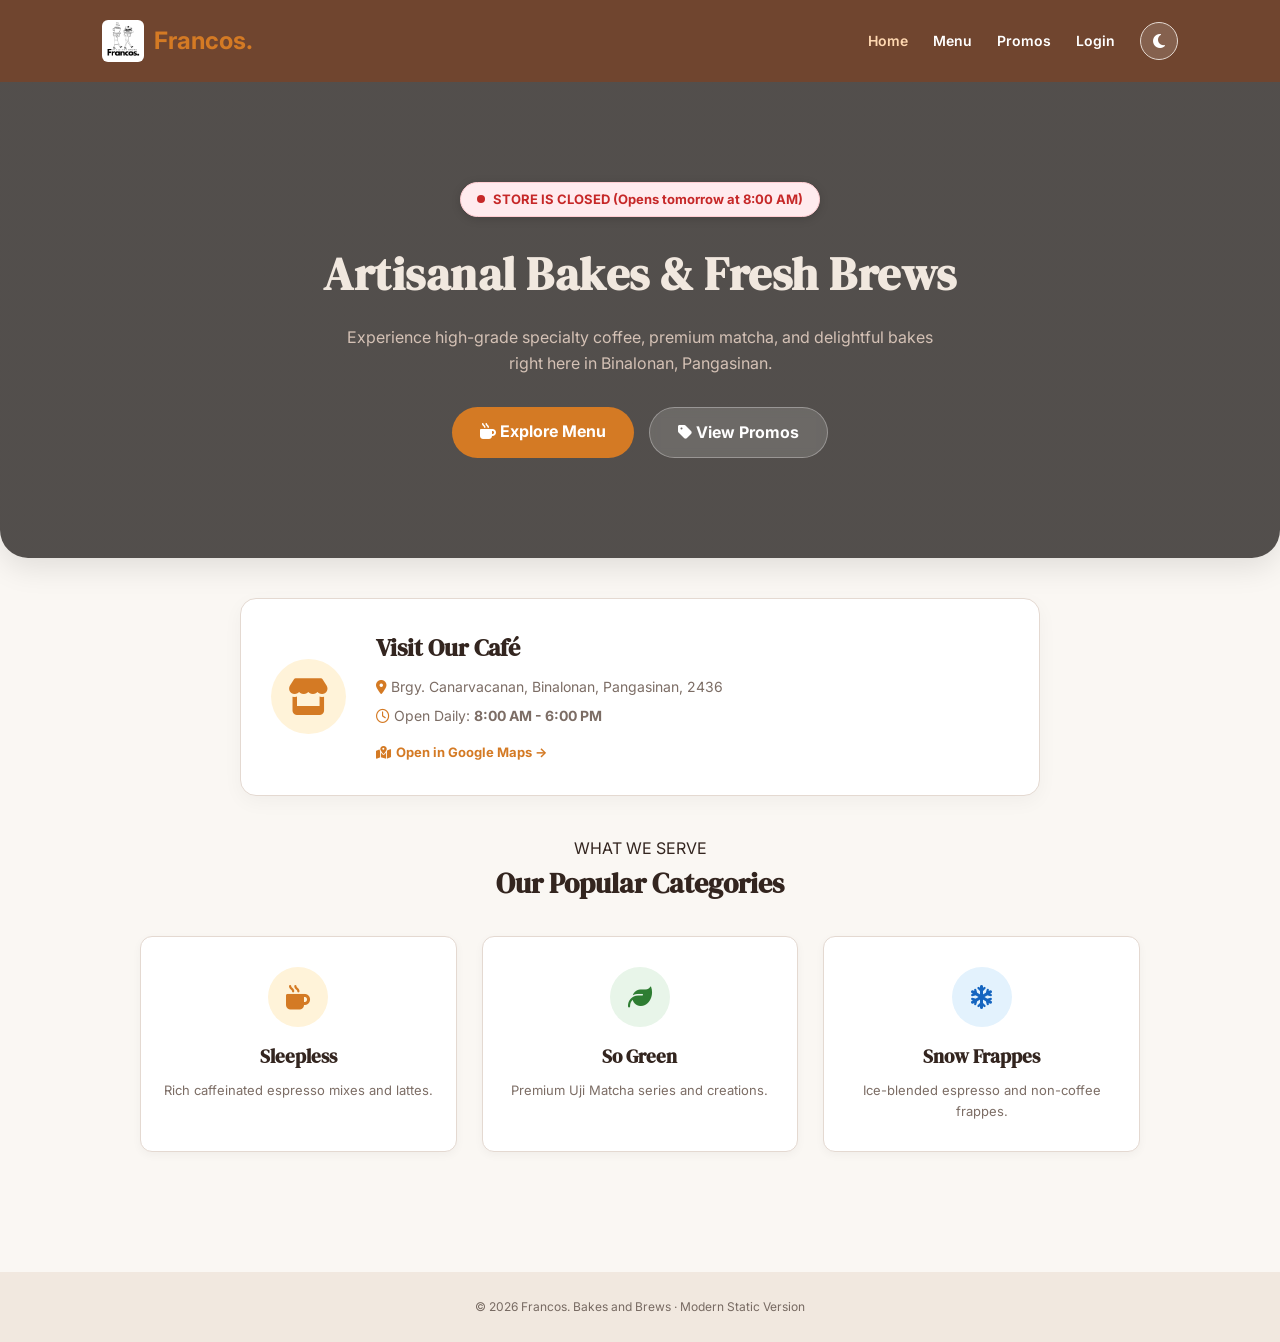
==== index.html @ 8945e7c0 "Initial commit" ====
<!DOCTYPE html>
<html lang="en">
<head>
    <meta charset="UTF-8">
    <meta name="viewport" content="width=device-width, initial-scale=1.0">
    <title>Francos. Bakes and Brews - Home</title>
    <link rel="stylesheet" href="assets/style.css">
    <link href="https://fonts.googleapis.com/css2?family=DM+Serif+Display&family=Inter:wght@400;500;600;700&display=swap" rel="stylesheet">
    <link rel="stylesheet" href="https://cdnjs.cloudflare.com/ajax/libs/font-awesome/6.4.0/css/all.min.css">
    <style>
        .hero-section {
            background: linear-gradient(rgba(26, 22, 20, 0.75), rgba(26, 22, 20, 0.75)), url('https://images.unsplash.com/photo-1442512595331-e89e73853f31?auto=format&fit=crop&w=1200&q=80') center/cover no-repeat;
            color: #fff;
            padding: 100px 20px;
            text-align: center;
            border-radius: 0 0 28px 28px;
            margin-bottom: 40px;
            box-shadow: 0 10px 30px rgba(0,0,0,0.1);
        }
        .hero-title {
            font-family: 'DM Serif Display', serif;
            font-size: 46px;
            margin-bottom: 15px;
            color: #f1e8df;
            letter-spacing: 0.5px;
        }
        .hero-subtitle {
            font-size: 16px;
            max-width: 620px;
            margin: 0 auto 30px;
            color: #d4c1b5;
            line-height: 1.6;
        }
        .status-badge {
            display: inline-flex;
            align-items: center;
            gap: 8px;
            padding: 6px 16px;
            border-radius: 30px;
            font-size: 13px;
            font-weight: 700;
            margin-bottom: 20px;
            box-shadow: 0 2px 10px rgba(0,0,0,0.15);
        }
        .badge-open {
            background: #e8f5e9;
            color: #2e7d32;
            border: 1px solid #c8e6c9;
        }
        .badge-closed {
            background: #ffebee;
            color: #c62828;
            border: 1px solid #ffcdd2;
        }
        .store-locator-card {
            background: var(--card-bg, #fff);
            border: 1px solid var(--border-color, #e4d9d1);
            border-radius: 16px;
            padding: 30px;
            margin: 40px auto;
            max-width: 800px;
            display: flex;
            align-items: center;
            gap: 30px;
            box-shadow: 0 6px 20px rgba(0,0,0,0.04);
            transition: background-color 0.3s ease, border-color 0.3s ease;
        }
        @media (max-width: 768px) {
            .store-locator-card { flex-direction: column; text-align: center; }
            .hero-title { font-size: 32px; }
        }
    </style>
</head>
<body>

    <!-- Navigation Bar -->
    <header class="navbar">
        <div class="logo" style="display: flex; align-items: center; gap: 10px;">
            <img src="assets/images/logo.jpg" alt="Francos Logo" style="height: 42px; border-radius: 6px; object-fit: contain;">
            <span>Francos<span>.</span></span>
        </div>
        <nav class="nav-links">
            <a href="index.html" class="active">Home</a>
            <a href="menu.html">Menu</a>
            <a href="cart.html">Cart (<span id="cart-count">0</span>)</a>
            <a href="my_orders.html">My Orders</a>
            <a href="promo.html">Promos</a>
            <a href="notifications.html">Notifications</a>
            <a href="settings.html">Settings</a>
            <a href="login.html" id="auth-link">Login</a>
        </nav>
    </header>

    <!-- Hero Section -->
    <section class="hero-section">
        <div id="live-status-container">
            <!-- Dynamic Open/Closed Status Badge -->
        </div>
        <h1 class="hero-title">Artisanal Bakes & Fresh Brews</h1>
        <p class="hero-subtitle">Experience high-grade specialty coffee, premium matcha, and delightful bakes right here in Binalonan, Pangasinan.</p>
        <div style="display: flex; gap: 15px; justify-content: center; flex-wrap: wrap;">
            <a href="menu.html" class="btn-primary" style="background: #d47a24; color: #fff; padding: 12px 28px; border-radius: 30px; text-decoration: none; font-weight: bold; transition: background 0.2s;">
                <i class="fa-solid fa-mug-hot"></i> Explore Menu
            </a>
            <a href="promo.html" class="btn-secondary" style="background: rgba(255,255,255,0.15); backdrop-filter: blur(5px); color: #fff; border: 1px solid rgba(255,255,255,0.3); padding: 12px 28px; border-radius: 30px; text-decoration: none; font-weight: bold; transition: background 0.2s;">
                <i class="fa-solid fa-tag"></i> View Promos
            </a>
        </div>
    </section>

    <!-- Store Locator & Hours Section -->
    <div class="container" style="padding: 0 20px;">
        <div class="store-locator-card">
            <div style="font-size: 36px; color: #d47a24; background: #fff3d9; width: 75px; height: 75px; border-radius: 50%; display: flex; align-items: center; justify-content: center; flex-shrink: 0; margin: 0 auto;">
                <i class="fa-solid fa-store"></i>
            </div>
            <div style="flex-grow: 1;">
                <h3 style="font-family: 'DM Serif Display', serif; color: var(--text-color, #33251f); font-size: 24px; margin-bottom: 8px;">Visit Our Café</h3>
                <p style="color: var(--text-secondary, #6b5a51); font-size: 14px; line-height: 1.5; margin-bottom: 8px;">
                    <i class="fa-solid fa-location-dot" style="color: #d47a24;"></i> Brgy. Canarvacanan, Binalonan, Pangasinan, 2436
                </p>
                <p style="color: var(--text-secondary, #6b5a51); font-size: 14px; margin-bottom: 12px;">
                    <i class="fa-regular fa-clock" style="color: #d47a24;"></i> Open Daily: <strong>8:00 AM - 6:00 PM</strong>
                </p>
                <a href="https://maps.google.com/?q=Canarvacanan+Binalonan+Pangasinan" target="_blank" style="color: #d47a24; font-weight: 700; font-size: 13px; text-decoration: none; display: inline-flex; align-items: center; gap: 5px;">
                    <i class="fa-solid fa-map-location-dot"></i> Open in Google Maps →
                </a>
            </div>
        </div>
    </div>

    <!-- Featured Categories Grid Preview -->
    <section class="menu-container" style="margin-top: 40px; margin-bottom: 60px;">
        <div style="text-align: center; margin-bottom: 30px;">
            <span class="eyebrow">WHAT WE SERVE</span>
            <h2 style="font-family: 'DM Serif Display', serif; color: var(--text-color, #33251f); font-size: 28px;">Our Popular Categories</h2>
        </div>
        
        <div class="menu-grid" style="max-width: 1000px; margin: 0 auto;">
            <div class="card" style="text-align: center; padding: 30px 20px;">
                <div style="width: 60px; height: 60px; background: #fff3d9; color: #d47a24; border-radius: 50%; display: flex; align-items: center; justify-content: center; font-size: 24px; margin: 0 auto 15px;">
                    <i class="fa-solid fa-mug-hot"></i>
                </div>
                <h3 style="font-family: 'DM Serif Display', serif; margin-bottom: 8px; color: var(--text-color, #33251f);">Sleepless</h3>
                <p style="font-size: 13px; color: var(--text-secondary, #6b5a51);">Rich caffeinated espresso mixes and lattes.</p>
            </div>
            <div class="card" style="text-align: center; padding: 30px 20px;">
                <div style="width: 60px; height: 60px; background: #e8f5e9; color: #2e7d32; border-radius: 50%; display: flex; align-items: center; justify-content: center; font-size: 24px; margin: 0 auto 15px;">
                    <i class="fa-solid fa-leaf"></i>
                </div>
                <h3 style="font-family: 'DM Serif Display', serif; margin-bottom: 8px; color: var(--text-color, #33251f);">So Green</h3>
                <p style="font-size: 13px; color: var(--text-secondary, #6b5a51);">Premium Uji Matcha series and creations.</p>
            </div>
            <div class="card" style="text-align: center; padding: 30px 20px;">
                <div style="width: 60px; height: 60px; background: #e3f2fd; color: #1565c0; border-radius: 50%; display: flex; align-items: center; justify-content: center; font-size: 24px; margin: 0 auto 15px;">
                    <i class="fa-solid fa-snowflake"></i>
                </div>
                <h3 style="font-family: 'DM Serif Display', serif; margin-bottom: 8px; color: var(--text-color, #33251f);">Snow Frappes</h3>
                <p style="font-size: 13px; color: var(--text-secondary, #6b5a51);">Ice-blended espresso and non-coffee frappes.</p>
            </div>
        </div>
    </section>

    <footer>
        <p>&copy; 2026 Francos. Bakes and Brews · Modern Static Version</p>
    </footer>

    <script src="assets/script.js"></script>
    <script>
        document.addEventListener("DOMContentLoaded", () => {
            checkStoreStatus();
        });

        function checkStoreStatus() {
            const container = document.getElementById("live-status-container");
            if (!container) return;

            const now = new Date();
            const currentHour = now.getHours();
            const currentMinute = now.getMinutes();
            const timeVal = currentHour + (currentMinute / 60);

            const isOpen = timeVal >= 8.0 && timeVal < 18.0;

            if (isOpen) {
                container.innerHTML = `
                    <div class="status-badge badge-open">
                        <span style="width: 8px; height: 8px; background: #2e7d32; border-radius: 50%; display: inline-block;"></span>
                        WE ARE OPEN NOW (Closing at 6:00 PM)
                    </div>
                `;
            } else {
                container.innerHTML = `
                    <div class="status-badge badge-closed">
                        <span style="width: 8px; height: 8px; background: #c62828; border-radius: 50%; display: inline-block;"></span>
                        STORE IS CLOSED (Opens tomorrow at 8:00 AM)
                    </div>
                `;
            }
        }
    </script>
</body>
</html>
---- assets/style.css ----
/* --- CSS VARIABLES PARA SA LIGHT & DARK MODE --- */
:root {
    --bg-color: #faf7f3;
    --card-bg: #ffffff;
    --text-color: #33251f;
    --text-secondary: #7c6d65;
    --border-color: #e4d9d1;
    --navbar-bg: #70452f;
    --navbar-text: #ffffff;
    --footer-bg: #f1e8df;
    --footer-text: #776a62;
    --accent-color: #d47a24;
}

[data-theme="dark"] {
    --bg-color: #1a1614;
    --card-bg: #26201c;
    --text-color: #f1e8df;
    --text-secondary: #b5a49b;
    --border-color: #3d312a;
    --navbar-bg: #120e0c;
    --navbar-text: #f1e8df;
    --footer-bg: #120e0c;
    --footer-text: #b5a49b;
    --accent-color: #e58a32;
}

/* Fix Anti-White Flash sa HTML at Body Level */
html {
    background-color: var(--bg-color);
}

* {
    margin: 0;
    padding: 0;
    box-sizing: border-box;
    font-family: 'Inter', sans-serif;
}

body {
    background-color: var(--bg-color);
    color: var(--text-color);
    line-height: 1.6;
    transition: background-color 0.1s ease-in-out, color 0.1s ease-in-out;
}

/* Navbar */
.navbar {
    display: flex;
    justify-content: space-between;
    align-items: center;
    padding: 20px 8%;
    background-color: var(--navbar-bg);
    color: var(--navbar-text);
    position: sticky;
    top: 0;
    z-index: 100;
}

.logo {
    font-family: 'DM Serif Display', serif;
    font-size: 24px;
    font-weight: bold;
}

.logo span {
    color: var(--accent-color);
}

.nav-links {
    display: flex;
    gap: 25px;
    align-items: center;
}

.nav-links a {
    color: var(--navbar-text);
    text-decoration: none;
    font-weight: 600;
    font-size: 14px;
    transition: color 0.2s;
    white-space: nowrap;
}

.nav-links a:hover, .nav-links a.active {
    color: #ffd8b1;
}

/* Dark Mode Toggle Button */
.theme-toggle-btn {
    background: rgba(255, 255, 255, 0.15);
    border: 1px solid var(--border-color);
    color: var(--navbar-text);
    width: 38px;
    height: 38px;
    border-radius: 50%;
    cursor: pointer;
    display: flex;
    align-items: center;
    justify-content: center;
    font-size: 16px;
    transition: all 0.2s ease;
    flex-shrink: 0;
}

.theme-toggle-btn:hover {
    background: rgba(255, 255, 255, 0.25);
}

/* Footer */
footer {
    text-align: center;
    padding: 25px;
    background-color: var(--footer-bg);
    color: var(--footer-text);
    font-size: 12px;
}

/* Page Header */
.page-header {
    text-align: center;
    padding: 40px 20px 20px;
}

.page-header h1 {
    font-family: 'DM Serif Display', serif;
    font-size: 36px;
    color: var(--text-color);
}

.page-header p {
    color: var(--text-secondary);
    font-size: 14px;
}

/* Filter Buttons */
.filter-container {
    display: flex;
    justify-content: center;
    gap: 10px;
    margin-bottom: 30px;
}

.filter-btn {
    padding: 8px 18px;
    border: 1px solid var(--border-color);
    background: var(--card-bg);
    color: var(--text-color);
    font-weight: 600;
    font-size: 13px;
    border-radius: 20px;
    cursor: pointer;
    transition: all 0.2s;
}

.filter-btn:hover, .filter-btn.active {
    background: var(--accent-color);
    color: #fff;
    border-color: var(--accent-color);
}

/* Menu Grid & Cards */
.menu-container {
    max-width: 1200px;
    margin: 0 auto;
    padding: 0 20px 60px;
}

.menu-grid {
    display: grid;
    grid-template-columns: repeat(auto-fill, minmax(280px, 1fr));
    gap: 25px;
}

.card {
    background: var(--card-bg);
    border: 1px solid var(--border-color);
    border-radius: 12px;
    overflow: hidden;
    box-shadow: 0 3px 10px rgba(0,0,0,0.04);
    display: flex;
    flex-direction: column;
}

.card img {
    width: 100%;
    height: 180px;
    object-fit: cover;
}

.card-body {
    padding: 18px;
    display: flex;
    flex-direction: column;
    flex-grow: 1;
}

.card-cat {
    font-size: 10px;
    font-weight: 800;
    color: var(--accent-color);
    letter-spacing: 1px;
    margin-bottom: 5px;
}

.card-body h3 {
    font-size: 18px;
    color: var(--text-color);
    margin-bottom: 8px;
}

.card-body p {
    font-size: 12px;
    color: var(--text-secondary);
    margin-bottom: 15px;
    flex-grow: 1;
}

.card-footer {
    display: flex;
    justify-content: space-between;
    align-items: center;
    margin-top: auto;
}

.price {
    font-size: 16px;
    font-weight: 700;
    color: var(--accent-color);
}

.btn-add {
    background: var(--navbar-bg);
    color: #fff;
    border: none;
    padding: 8px 14px;
    border-radius: 6px;
    font-weight: 600;
    font-size: 12px;
    cursor: pointer;
    transition: background 0.2s;
}

.btn-add:hover {
    background: #593624;
}

/* Toast Alert */
.toast {
    position: fixed;
    bottom: 30px;
    right: 30px;
    background: var(--text-color);
    color: var(--bg-color);
    padding: 12px 20px;
    border-radius: 8px;
    font-size: 13px;
    opacity: 0;
    visibility: hidden;
    transition: all 0.3s ease;
    z-index: 1000;
    box-shadow: 0 4px 12px rgba(0,0,0,0.15);
}

.toast.show {
    opacity: 1;
    visibility: visible;
}

/* Auth Forms Styling Fixed for Dark Mode */
.auth-container {
    display: flex;
    justify-content: center;
    align-items: center;
    min-height: 75vh;
    padding: 40px 20px;
}

.auth-card {
    background: var(--card-bg);
    border: 1px solid var(--border-color);
    border-radius: 16px;
    padding: 35px 30px;
    width: 100%;
    max-width: 420px;
    box-shadow: 0 4px 15px rgba(0,0,0,0.06);
}

.auth-card h2 {
    font-family: 'DM Serif Display', serif;
    font-size: 28px;
    color: var(--text-color);
    margin-bottom: 5px;
}

.auth-card p {
    font-size: 13px;
    color: var(--text-secondary);
    margin-bottom: 25px;
}

.form-group {
    margin-bottom: 18px;
}

.form-group label {
    display: block;
    font-size: 12px;
    font-weight: 700;
    color: var(--text-color);
    margin-bottom: 6px;
}

.form-group input, .form-group select {
    width: 100%;
    padding: 10px 14px;
    border: 1px solid var(--border-color);
    border-radius: 8px;
    font-size: 13px;
    background: var(--bg-color);
    color: var(--text-color);
    outline: none;
    transition: border-color 0.2s;
}

.form-group select option {
    background-color: var(--card-bg);
    color: var(--text-color);
}

.form-group input:focus, .form-group select:focus {
    border-color: var(--accent-color);
    background: var(--card-bg);
}

.auth-btn {
    width: 100%;
    margin-top: 10px;
    cursor: pointer;
    border: none;
    background: var(--accent-color);
    color: #fff;
    padding: 12px;
    border-radius: 8px;
    font-weight: 700;
}

.auth-footer {
    margin-top: 20px;
    text-align: center;
}

.auth-footer a {
    color: var(--accent-color);
    font-weight: 700;
    text-decoration: none;
}

.auth-footer a:hover {
    text-decoration: underline;
}

/* Cart & Profile Containers */
.cart-container {
    max-width: 1100px;
    margin: 0 auto;
    padding: 0 20px 60px;
}

.cart-grid {
    display: grid;
    grid-template-columns: 2fr 1fr;
    gap: 30px;
}

.cart-items-box, .cart-summary-box, .profile-card, .loyalty-card {
    background: var(--card-bg);
    border: 1px solid var(--border-color);
    border-radius: 12px;
    padding: 25px;
    box-shadow: 0 3px 10px rgba(0,0,0,0.04);
}

.cart-items-box h2, .cart-summary-box h2 {
    font-size: 18px;
    margin-bottom: 20px;
    color: var(--text-color);
}

.cart-item-row {
    display: flex;
    justify-content: space-between;
    align-items: center;
    padding: 12px 0;
    border-bottom: 1px solid var(--border-color);
}

.summary-row {
    display: flex;
    justify-content: space-between;
    margin-bottom: 12px;
    font-size: 14px;
    color: var(--text-secondary);
}

.total-row {
    font-weight: 700;
    color: var(--text-color);
    font-size: 18px;
}

.checkout-btn {
    width: 100%;
    margin-top: 20px;
    cursor: pointer;
    border: none;
    padding: 12px;
    background: var(--accent-color);
    color: #fff;
    border-radius: 8px;
    font-weight: 700;
}

/* Mobile Responsive Fixes */
@media (max-width: 768px) {
    .cart-grid {
        grid-template-columns: 1fr;
    }
    .navbar {
        flex-direction: column !important;
        gap: 12px !important;
        padding: 15px !important;
        text-align: center !important;
    }
    .nav-links {
        display: flex !important;
        flex-wrap: wrap !important;
        justify-content: center !important;
        gap: 8px 12px !important;
        width: 100% !important;
    }
    .nav-links a {
        font-size: 13px !important;
        padding: 6px 10px !important;
        background: rgba(255, 255, 255, 0.08);
        border-radius: 6px;
    }
}
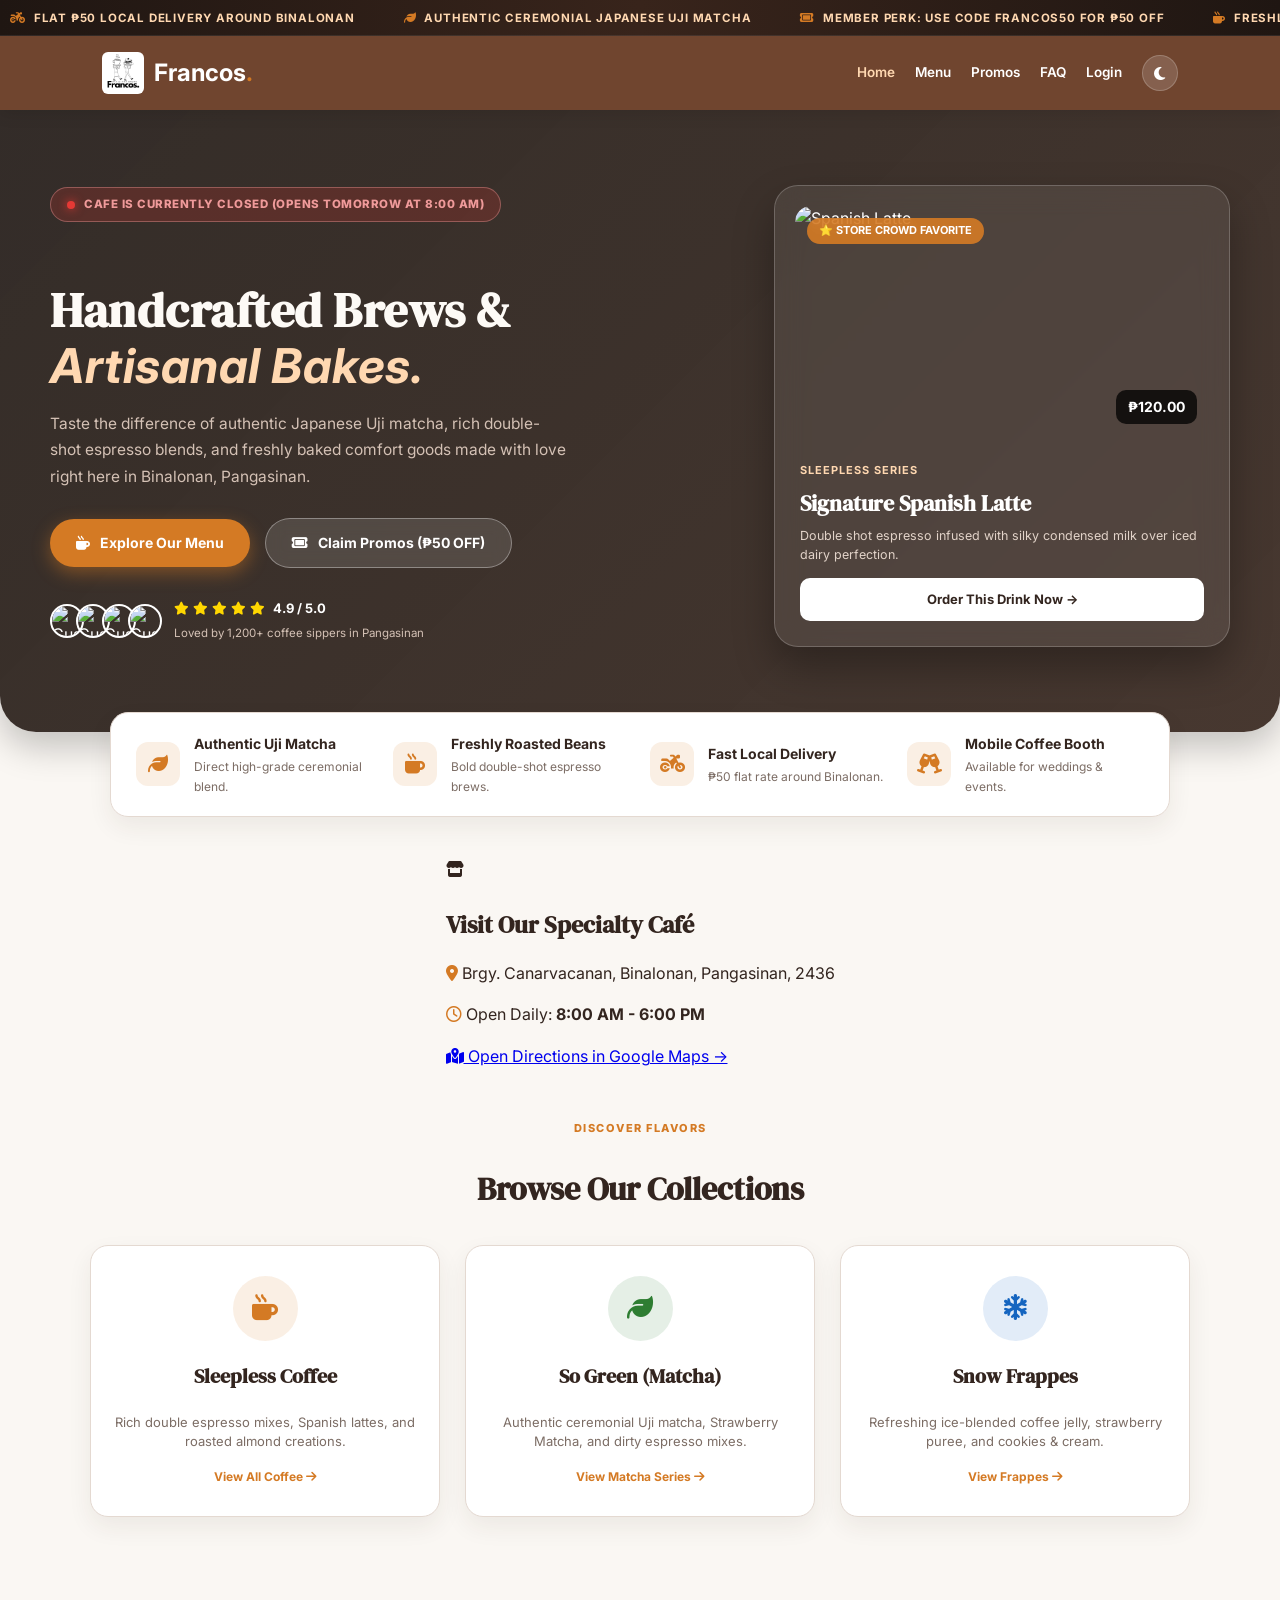
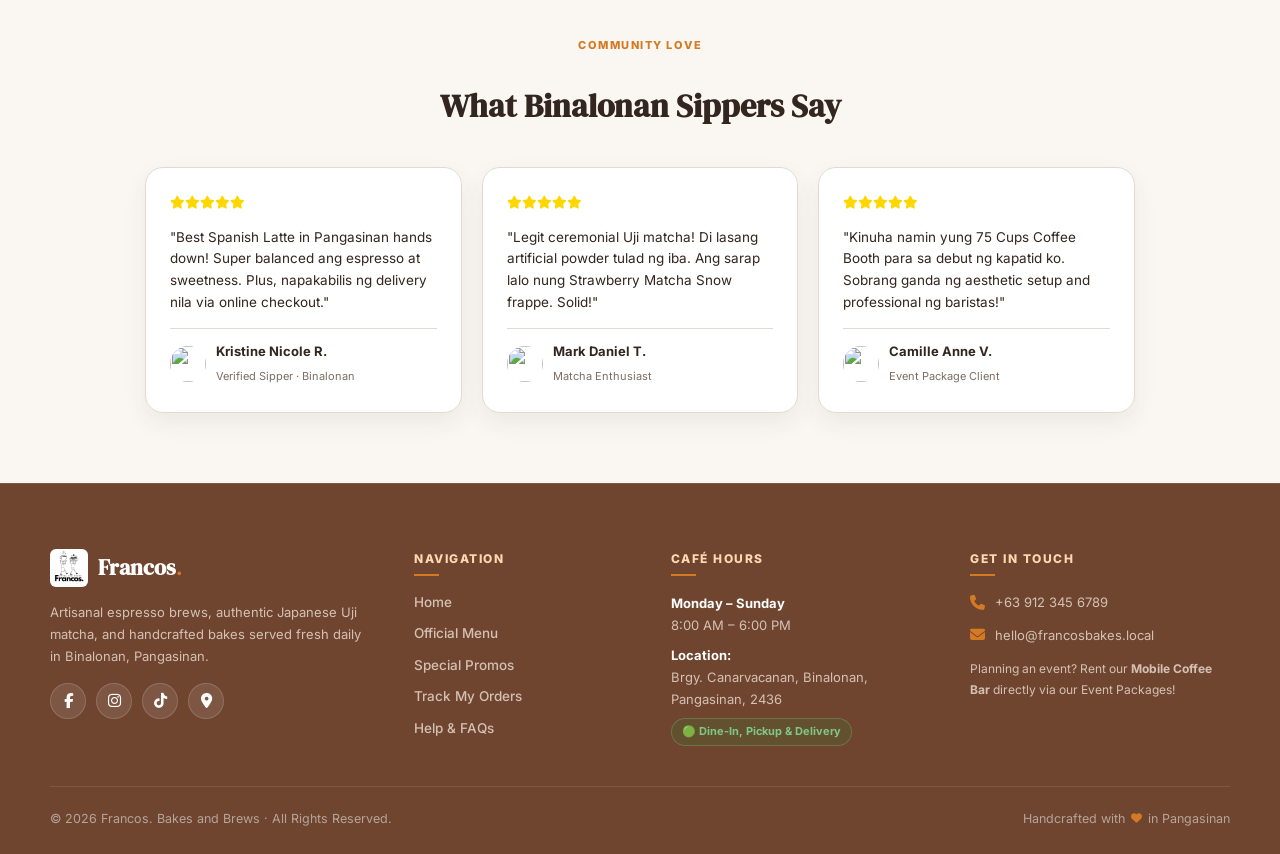
==== commit 045817c0: "Initial commit on dev branch" ====
--- a/index.html
+++ b/index.html
@@ -4,200 +4,534 @@
     <meta charset="UTF-8">
     <meta name="viewport" content="width=device-width, initial-scale=1.0">
     <title>Francos. Bakes and Brews - Home</title>
+    <!-- Instant Anti-Flash Theme Loader -->
+    <script>
+        (function() {
+            const savedTheme = localStorage.getItem("theme") || "light";
+            document.documentElement.setAttribute("data-theme", savedTheme);
+        })();
+    </script>
     <link rel="stylesheet" href="assets/style.css">
-    <link href="https://fonts.googleapis.com/css2?family=DM+Serif+Display&family=Inter:wght@400;500;600;700&display=swap" rel="stylesheet">
+    <link href="https://fonts.googleapis.com/css2?family=DM+Serif+Display&family=Inter:wght@400;500;600;700;800&display=swap" rel="stylesheet">
     <link rel="stylesheet" href="https://cdnjs.cloudflare.com/ajax/libs/font-awesome/6.4.0/css/all.min.css">
     <style>
-        .hero-section {
-            background: linear-gradient(rgba(26, 22, 20, 0.75), rgba(26, 22, 20, 0.75)), url('https://images.unsplash.com/photo-1442512595331-e89e73853f31?auto=format&fit=crop&w=1200&q=80') center/cover no-repeat;
+        .hero-banner {
+            background: linear-gradient(135deg, rgba(24, 16, 12, 0.88), rgba(42, 24, 16, 0.86)), url('https://images.unsplash.com/photo-1501339847302-ac426a4a7cbb?auto=format&fit=crop&w=1600&q=80') center/cover no-repeat;
             color: #fff;
-            padding: 100px 20px;
-            text-align: center;
-            border-radius: 0 0 28px 28px;
-            margin-bottom: 40px;
-            box-shadow: 0 10px 30px rgba(0,0,0,0.1);
-        }
-        .hero-title {
-            font-family: 'DM Serif Display', serif;
-            font-size: 46px;
-            margin-bottom: 15px;
-            color: #f1e8df;
-            letter-spacing: 0.5px;
-        }
-        .hero-subtitle {
-            font-size: 16px;
-            max-width: 620px;
-            margin: 0 auto 30px;
-            color: #d4c1b5;
-            line-height: 1.6;
-        }
+            padding: 75px 20px 85px;
+            border-radius: 0 0 36px 36px;
+            margin-bottom: 30px;
+            box-shadow: 0 15px 35px rgba(0,0,0,0.22);
+        }
+
+        .hero-grid {
+            max-width: 1180px;
+            margin: 0 auto;
+            display: grid;
+            grid-template-columns: 1.2fr 0.8fr;
+            align-items: center;
+            gap: 40px;
+        }
+
+        .hero-cta-group {
+            display: flex;
+            gap: 15px;
+            flex-wrap: wrap;
+            margin-bottom: 30px;
+            align-items: center;
+        }
+
+        .hero-btn {
+            padding: 13px 26px;
+            border-radius: 30px;
+            font-size: 14px;
+            font-weight: 700;
+            text-decoration: none !important;
+            display: inline-flex;
+            align-items: center;
+            gap: 10px;
+            transition: all 0.25s ease;
+            cursor: pointer;
+            border: none;
+        }
+
+        .hero-btn-primary {
+            background: var(--accent-color);
+            color: #ffffff !important;
+            box-shadow: 0 6px 18px rgba(212, 122, 36, 0.45);
+        }
+
+        .hero-btn-primary:hover {
+            background: var(--accent-hover);
+            transform: translateY(-2px);
+            box-shadow: 0 8px 22px rgba(212, 122, 36, 0.55);
+        }
+
+        .hero-btn-secondary {
+            background: rgba(255, 255, 255, 0.12);
+            color: #ffffff !important;
+            border: 1px solid rgba(255, 255, 255, 0.35);
+            backdrop-filter: blur(8px);
+        }
+
+        .hero-btn-secondary:hover {
+            background: rgba(255, 255, 255, 0.22);
+            border-color: #ffffff;
+            transform: translateY(-2px);
+        }
+
         .status-badge {
             display: inline-flex;
             align-items: center;
-            gap: 8px;
-            padding: 6px 16px;
+            gap: 9px;
+            padding: 7px 16px;
             border-radius: 30px;
-            font-size: 13px;
-            font-weight: 700;
+            font-size: 11.5px;
+            font-weight: 800;
+            letter-spacing: 0.5px;
             margin-bottom: 20px;
-            box-shadow: 0 2px 10px rgba(0,0,0,0.15);
-        }
+            text-transform: uppercase;
+        }
+
         .badge-open {
-            background: #e8f5e9;
-            color: #2e7d32;
-            border: 1px solid #c8e6c9;
-        }
+            background: rgba(46, 125, 50, 0.2);
+            color: #81c784;
+            border: 1px solid rgba(129, 199, 132, 0.4);
+        }
+
         .badge-closed {
-            background: #ffebee;
-            color: #c62828;
-            border: 1px solid #ffcdd2;
-        }
-        .store-locator-card {
-            background: var(--card-bg, #fff);
-            border: 1px solid var(--border-color, #e4d9d1);
-            border-radius: 16px;
-            padding: 30px;
-            margin: 40px auto;
-            max-width: 800px;
+            background: rgba(229, 57, 53, 0.2);
+            color: #ef9a9a;
+            border: 1px solid rgba(239, 154, 154, 0.4);
+        }
+
+        .status-dot {
+            width: 8px;
+            height: 8px;
+            border-radius: 50%;
+            display: inline-block;
+        }
+
+        .dot-open {
+            background: #4caf50;
+            box-shadow: 0 0 10px #4caf50;
+            animation: pulseDot 2s infinite ease-in-out;
+        }
+
+        .dot-closed {
+            background: #e53935;
+            box-shadow: 0 0 10px #e53935;
+        }
+
+        @keyframes pulseDot {
+            0%, 100% { transform: scale(1); opacity: 1; }
+            50% { transform: scale(1.3); opacity: 0.7; }
+        }
+
+        .hero-featured-card {
+            background: rgba(255, 255, 255, 0.08);
+            backdrop-filter: blur(14px);
+            border: 1px solid rgba(255, 255, 255, 0.2);
+            border-radius: 24px;
+            padding: 20px;
+            box-shadow: 0 20px 40px rgba(0,0,0,0.3);
             display: flex;
-            align-items: center;
-            gap: 30px;
-            box-shadow: 0 6px 20px rgba(0,0,0,0.04);
-            transition: background-color 0.3s ease, border-color 0.3s ease;
-        }
-        @media (max-width: 768px) {
-            .store-locator-card { flex-direction: column; text-align: center; }
-            .hero-title { font-size: 32px; }
+            flex-direction: column;
+            gap: 15px;
+            position: relative;
+            animation: floatSlow 4s ease-in-out infinite;
+        }
+
+        @keyframes floatSlow {
+            0%, 100% { transform: translateY(0); }
+            50% { transform: translateY(-8px); }
+        }
+
+        .hero-social-proof {
+            display: flex;
+            align-items: center;
+            gap: 12px;
+        }
+
+        .avatar-group {
+            display: flex;
+        }
+
+        .avatar-group img {
+            width: 34px;
+            height: 34px;
+            border-radius: 50%;
+            border: 2px solid #fff;
+            margin-left: -8px;
+            object-fit: cover;
+        }
+
+        .avatar-group img:first-child {
+            margin-left: 0;
+        }
+
+        .value-bar {
+            max-width: 1100px;
+            margin: -50px auto 40px;
+            background: var(--card-bg);
+            border: 1px solid var(--border-color);
+            border-radius: 18px;
+            padding: 20px 25px;
+            display: grid;
+            grid-template-columns: repeat(auto-fit, minmax(220px, 1fr));
+            gap: 20px;
+            box-shadow: var(--card-shadow);
+            position: relative;
+            z-index: 10;
+        }
+
+        .value-item {
+            display: flex;
+            align-items: center;
+            gap: 14px;
+        }
+
+        .value-icon {
+            width: 44px;
+            height: 44px;
+            border-radius: 12px;
+            background: rgba(212, 122, 36, 0.12);
+            color: var(--accent-color);
+            display: flex;
+            align-items: center;
+            justify-content: center;
+            font-size: 20px;
+            flex-shrink: 0;
+        }
+
+        @media (max-width: 950px) {
+            .hero-grid {
+                grid-template-columns: 1fr;
+                text-align: center;
+            }
+            .hero-social-proof, .hero-cta-group {
+                justify-content: center;
+            }
         }
     </style>
 </head>
 <body>
 
-    <!-- Navigation Bar -->
     <header class="navbar">
         <div class="logo" style="display: flex; align-items: center; gap: 10px;">
             <img src="assets/images/logo.jpg" alt="Francos Logo" style="height: 42px; border-radius: 6px; object-fit: contain;">
             <span>Francos<span>.</span></span>
         </div>
-        <nav class="nav-links">
-            <a href="index.html" class="active">Home</a>
-            <a href="menu.html">Menu</a>
-            <a href="cart.html">Cart (<span id="cart-count">0</span>)</a>
-            <a href="my_orders.html">My Orders</a>
-            <a href="promo.html">Promos</a>
-            <a href="notifications.html">Notifications</a>
-            <a href="settings.html">Settings</a>
-            <a href="login.html" id="auth-link">Login</a>
-        </nav>
+        <nav class="nav-links"></nav>
     </header>
 
-    <!-- Hero Section -->
-    <section class="hero-section">
-        <div id="live-status-container">
-            <!-- Dynamic Open/Closed Status Badge -->
-        </div>
-        <h1 class="hero-title">Artisanal Bakes & Fresh Brews</h1>
-        <p class="hero-subtitle">Experience high-grade specialty coffee, premium matcha, and delightful bakes right here in Binalonan, Pangasinan.</p>
-        <div style="display: flex; gap: 15px; justify-content: center; flex-wrap: wrap;">
-            <a href="menu.html" class="btn-primary" style="background: #d47a24; color: #fff; padding: 12px 28px; border-radius: 30px; text-decoration: none; font-weight: bold; transition: background 0.2s;">
-                <i class="fa-solid fa-mug-hot"></i> Explore Menu
-            </a>
-            <a href="promo.html" class="btn-secondary" style="background: rgba(255,255,255,0.15); backdrop-filter: blur(5px); color: #fff; border: 1px solid rgba(255,255,255,0.3); padding: 12px 28px; border-radius: 30px; text-decoration: none; font-weight: bold; transition: background 0.2s;">
-                <i class="fa-solid fa-tag"></i> View Promos
-            </a>
+    <!-- Upgraded Hero Banner -->
+    <section class="hero-banner">
+        <div class="hero-grid">
+            <div>
+                <div id="live-status-container"></div>
+                
+                <h1 style="font-family: 'DM Serif Display', serif; font-size: 48px; line-height: 1.18; margin-bottom: 16px; color: #fdfaf6; letter-spacing: 0.5px;">
+                    Handcrafted Brews & <br><span style="color: #ffd8b1; font-style: italic;">Artisanal Bakes.</span>
+                </h1>
+                
+                <p style="font-size: 15.5px; line-height: 1.7; color: #d4c1b5; max-width: 520px; margin-bottom: 28px;">
+                    Taste the difference of authentic Japanese Uji matcha, rich double-shot espresso blends, and freshly baked comfort goods made with love right here in Binalonan, Pangasinan.
+                </p>
+                
+                <div class="hero-cta-group">
+                    <a href="menu.html" class="hero-btn hero-btn-primary">
+                        <i class="fa-solid fa-mug-hot"></i> Explore Our Menu
+                    </a>
+                    <a href="promo.html" class="hero-btn hero-btn-secondary">
+                        <i class="fa-solid fa-ticket"></i> Claim Promos (₱50 OFF)
+                    </a>
+                </div>
+
+                <div class="hero-social-proof">
+                    <div class="avatar-group">
+                        <img src="https://images.unsplash.com/photo-1534528741775-53994a69daeb?auto=format&fit=crop&w=120&q=80" alt="Customer">
+                        <img src="https://images.unsplash.com/photo-1507003211169-0a1dd7228f2d?auto=format&fit=crop&w=120&q=80" alt="Customer">
+                        <img src="https://images.unsplash.com/photo-1494790108377-be9c29b29330?auto=format&fit=crop&w=120&q=80" alt="Customer">
+                        <img src="https://images.unsplash.com/photo-1500648767791-00dcc994a43e?auto=format&fit=crop&w=120&q=80" alt="Customer">
+                    </div>
+                    <div>
+                        <div style="color: #ffd700; font-size: 13px;">
+                            <i class="fa-solid fa-star"></i>
+                            <i class="fa-solid fa-star"></i>
+                            <i class="fa-solid fa-star"></i>
+                            <i class="fa-solid fa-star"></i>
+                            <i class="fa-solid fa-star"></i>
+                            <strong style="color: #fff; margin-left: 4px;">4.9 / 5.0</strong>
+                        </div>
+                        <span style="font-size: 11.5px; color: #d4c1b5;">Loved by 1,200+ coffee sippers in Pangasinan</span>
+                    </div>
+                </div>
+            </div>
+
+            <!-- Floating Product Showcase Card -->
+            <div class="hero-featured-card">
+                <div style="position: relative; border-radius: 16px; overflow: hidden; height: 230px;">
+                    <img src="https://images.unsplash.com/photo-1541167760496-1628856ab772?auto=format&fit=crop&w=700&q=80" alt="Spanish Latte" style="width: 100%; height: 100%; object-fit: cover;">
+                    <span style="position: absolute; top: 12px; left: 12px; background: rgba(212, 122, 36, 0.9); color: #fff; padding: 4px 12px; border-radius: 20px; font-size: 11px; font-weight: bold; backdrop-filter: blur(4px);">
+                        ⭐ STORE CROWD FAVORITE
+                    </span>
+                    <span style="position: absolute; bottom: 12px; right: 12px; background: rgba(0,0,0,0.75); color: #fff; padding: 6px 12px; border-radius: 10px; font-weight: bold; font-size: 14px;">
+                        ₱120.00
+                    </span>
+                </div>
+                <div style="padding: 5px;">
+                    <span style="font-size: 11px; font-weight: bold; color: #ffd8b1; text-transform: uppercase; letter-spacing: 1px;">SLEEPLESS SERIES</span>
+                    <h3 style="font-family: 'DM Serif Display', serif; font-size: 22px; color: #fff; margin: 4px 0 6px;">Signature Spanish Latte</h3>
+                    <p style="font-size: 12.5px; color: #e2d3c9; margin: 0 0 14px; line-height: 1.5;">Double shot espresso infused with silky condensed milk over iced dairy perfection.</p>
+                    <a href="menu.html" style="display: block; text-align: center; background: #fff; color: #33251f; padding: 11px; border-radius: 10px; font-weight: bold; font-size: 13px; text-decoration: none;">
+                        Order This Drink Now →
+                    </a>
+                </div>
+            </div>
         </div>
     </section>
 
-    <!-- Store Locator & Hours Section -->
+    <!-- 4 Value Highlights Bar -->
     <div class="container" style="padding: 0 20px;">
+        <div class="value-bar">
+            <div class="value-item">
+                <div class="value-icon"><i class="fa-solid fa-leaf"></i></div>
+                <div>
+                    <h4 style="margin: 0; font-size: 14px; color: var(--text-color);">Authentic Uji Matcha</h4>
+                    <p style="margin: 2px 0 0; font-size: 12px; color: var(--text-secondary);">Direct high-grade ceremonial blend.</p>
+                </div>
+            </div>
+
+            <div class="value-item">
+                <div class="value-icon"><i class="fa-solid fa-mug-hot"></i></div>
+                <div>
+                    <h4 style="margin: 0; font-size: 14px; color: var(--text-color);">Freshly Roasted Beans</h4>
+                    <p style="margin: 2px 0 0; font-size: 12px; color: var(--text-secondary);">Bold double-shot espresso brews.</p>
+                </div>
+            </div>
+
+            <div class="value-item">
+                <div class="value-icon"><i class="fa-solid fa-motorcycle"></i></div>
+                <div>
+                    <h4 style="margin: 0; font-size: 14px; color: var(--text-color);">Fast Local Delivery</h4>
+                    <p style="margin: 2px 0 0; font-size: 12px; color: var(--text-secondary);">₱50 flat rate around Binalonan.</p>
+                </div>
+            </div>
+
+            <div class="value-item">
+                <div class="value-icon"><i class="fa-solid fa-champagne-glasses"></i></div>
+                <div>
+                    <h4 style="margin: 0; font-size: 14px; color: var(--text-color);">Mobile Coffee Booth</h4>
+                    <p style="margin: 2px 0 0; font-size: 12px; color: var(--text-secondary);">Available for weddings & events.</p>
+                </div>
+            </div>
+        </div>
+    </div>
+
+    <!-- Store Locator -->
+    <div class="container" style="padding: 0 20px; margin-bottom: 50px;">
         <div class="store-locator-card">
-            <div style="font-size: 36px; color: #d47a24; background: #fff3d9; width: 75px; height: 75px; border-radius: 50%; display: flex; align-items: center; justify-content: center; flex-shrink: 0; margin: 0 auto;">
+            <div class="locator-icon-wrap">
                 <i class="fa-solid fa-store"></i>
             </div>
-            <div style="flex-grow: 1;">
-                <h3 style="font-family: 'DM Serif Display', serif; color: var(--text-color, #33251f); font-size: 24px; margin-bottom: 8px;">Visit Our Café</h3>
-                <p style="color: var(--text-secondary, #6b5a51); font-size: 14px; line-height: 1.5; margin-bottom: 8px;">
-                    <i class="fa-solid fa-location-dot" style="color: #d47a24;"></i> Brgy. Canarvacanan, Binalonan, Pangasinan, 2436
+            <div class="locator-info">
+                <h3 style="font-family: 'DM Serif Display', serif; color: var(--text-color); font-size: 24px; margin-bottom: 8px;">Visit Our Specialty Café</h3>
+                <p class="loc-detail">
+                    <i class="fa-solid fa-location-dot" style="color: var(--accent-color);"></i> Brgy. Canarvacanan, Binalonan, Pangasinan, 2436
                 </p>
-                <p style="color: var(--text-secondary, #6b5a51); font-size: 14px; margin-bottom: 12px;">
-                    <i class="fa-regular fa-clock" style="color: #d47a24;"></i> Open Daily: <strong>8:00 AM - 6:00 PM</strong>
+                <p class="loc-detail">
+                    <i class="fa-regular fa-clock" style="color: var(--accent-color);"></i> Open Daily: <strong>8:00 AM - 6:00 PM</strong>
                 </p>
-                <a href="https://maps.google.com/?q=Canarvacanan+Binalonan+Pangasinan" target="_blank" style="color: #d47a24; font-weight: 700; font-size: 13px; text-decoration: none; display: inline-flex; align-items: center; gap: 5px;">
-                    <i class="fa-solid fa-map-location-dot"></i> Open in Google Maps →
+                <a href="https://maps.google.com/?q=Canarvacanan+Binalonan+Pangasinan" target="_blank" class="maps-link">
+                    <i class="fa-solid fa-map-location-dot"></i> Open Directions in Google Maps →
                 </a>
             </div>
         </div>
     </div>
 
-    <!-- Featured Categories Grid Preview -->
-    <section class="menu-container" style="margin-top: 40px; margin-bottom: 60px;">
+    <!-- Collections -->
+    <section class="menu-container" style="margin-bottom: 60px;">
         <div style="text-align: center; margin-bottom: 30px;">
-            <span class="eyebrow">WHAT WE SERVE</span>
-            <h2 style="font-family: 'DM Serif Display', serif; color: var(--text-color, #33251f); font-size: 28px;">Our Popular Categories</h2>
+            <span class="eyebrow" style="color: var(--accent-color); font-weight: 800; font-size: 11px; letter-spacing: 1.5px; display: block; margin-bottom: 6px;">DISCOVER FLAVORS</span>
+            <h2 style="font-family: 'DM Serif Display', serif; color: var(--text-color); font-size: 32px;">Browse Our Collections</h2>
         </div>
         
-        <div class="menu-grid" style="max-width: 1000px; margin: 0 auto;">
-            <div class="card" style="text-align: center; padding: 30px 20px;">
-                <div style="width: 60px; height: 60px; background: #fff3d9; color: #d47a24; border-radius: 50%; display: flex; align-items: center; justify-content: center; font-size: 24px; margin: 0 auto 15px;">
+        <div class="menu-grid" style="max-width: 1100px; margin: 0 auto;">
+            <div class="card" onclick="window.location.href='menu.html'" style="cursor: pointer; text-align: center; padding: 30px 20px;">
+                <div style="width: 65px; height: 65px; background: rgba(212, 122, 36, 0.12); color: var(--accent-color); border-radius: 50%; display: flex; align-items: center; justify-content: center; font-size: 26px; margin: 0 auto 15px;">
                     <i class="fa-solid fa-mug-hot"></i>
                 </div>
-                <h3 style="font-family: 'DM Serif Display', serif; margin-bottom: 8px; color: var(--text-color, #33251f);">Sleepless</h3>
-                <p style="font-size: 13px; color: var(--text-secondary, #6b5a51);">Rich caffeinated espresso mixes and lattes.</p>
-            </div>
-            <div class="card" style="text-align: center; padding: 30px 20px;">
-                <div style="width: 60px; height: 60px; background: #e8f5e9; color: #2e7d32; border-radius: 50%; display: flex; align-items: center; justify-content: center; font-size: 24px; margin: 0 auto 15px;">
+                <div class="card-body" style="padding: 0;">
+                    <h3 style="font-family: 'DM Serif Display', serif; font-size: 20px; color: var(--text-color); margin-bottom: 8px;">Sleepless Coffee</h3>
+                    <p style="font-size: 13px; color: var(--text-secondary); margin-bottom: 15px;">Rich double espresso mixes, Spanish lattes, and roasted almond creations.</p>
+                    <span style="font-size: 12px; font-weight: 700; color: var(--accent-color);">View All Coffee <i class="fa-solid fa-arrow-right"></i></span>
+                </div>
+            </div>
+
+            <div class="card" onclick="window.location.href='menu.html'" style="cursor: pointer; text-align: center; padding: 30px 20px;">
+                <div style="width: 65px; height: 65px; background: rgba(46, 125, 50, 0.12); color: #2e7d32; border-radius: 50%; display: flex; align-items: center; justify-content: center; font-size: 26px; margin: 0 auto 15px;">
                     <i class="fa-solid fa-leaf"></i>
                 </div>
-                <h3 style="font-family: 'DM Serif Display', serif; margin-bottom: 8px; color: var(--text-color, #33251f);">So Green</h3>
-                <p style="font-size: 13px; color: var(--text-secondary, #6b5a51);">Premium Uji Matcha series and creations.</p>
-            </div>
-            <div class="card" style="text-align: center; padding: 30px 20px;">
-                <div style="width: 60px; height: 60px; background: #e3f2fd; color: #1565c0; border-radius: 50%; display: flex; align-items: center; justify-content: center; font-size: 24px; margin: 0 auto 15px;">
+                <div class="card-body" style="padding: 0;">
+                    <h3 style="font-family: 'DM Serif Display', serif; font-size: 20px; color: var(--text-color); margin-bottom: 8px;">So Green (Matcha)</h3>
+                    <p style="font-size: 13px; color: var(--text-secondary); margin-bottom: 15px;">Authentic ceremonial Uji matcha, Strawberry Matcha, and dirty espresso mixes.</p>
+                    <span style="font-size: 12px; font-weight: 700; color: var(--accent-color);">View Matcha Series <i class="fa-solid fa-arrow-right"></i></span>
+                </div>
+            </div>
+
+            <div class="card" onclick="window.location.href='menu.html'" style="cursor: pointer; text-align: center; padding: 30px 20px;">
+                <div style="width: 65px; height: 65px; background: rgba(21, 101, 192, 0.12); color: #1565c0; border-radius: 50%; display: flex; align-items: center; justify-content: center; font-size: 26px; margin: 0 auto 15px;">
                     <i class="fa-solid fa-snowflake"></i>
                 </div>
-                <h3 style="font-family: 'DM Serif Display', serif; margin-bottom: 8px; color: var(--text-color, #33251f);">Snow Frappes</h3>
-                <p style="font-size: 13px; color: var(--text-secondary, #6b5a51);">Ice-blended espresso and non-coffee frappes.</p>
+                <div class="card-body" style="padding: 0;">
+                    <h3 style="font-family: 'DM Serif Display', serif; font-size: 20px; color: var(--text-color); margin-bottom: 8px;">Snow Frappes</h3>
+                    <p style="font-size: 13px; color: var(--text-secondary); margin-bottom: 15px;">Refreshing ice-blended coffee jelly, strawberry puree, and cookies & cream.</p>
+                    <span style="font-size: 12px; font-weight: 700; color: var(--accent-color);">View Frappes <i class="fa-solid fa-arrow-right"></i></span>
+                </div>
             </div>
         </div>
     </section>
 
-    <footer>
-        <p>&copy; 2026 Francos. Bakes and Brews · Modern Static Version</p>
-    </footer>
+    <!-- REAL CUSTOMER COMMUNITY REVIEWS SECTION (DYNAMIC LIVE REVIEWS) -->
+    <section class="container" style="padding: 0 20px; margin-bottom: 70px;">
+        <div style="text-align: center; margin-bottom: 35px;">
+            <span class="eyebrow" style="color: var(--accent-color); font-weight: 800; font-size: 11px; letter-spacing: 1.5px; display: block; margin-bottom: 6px;">COMMUNITY LOVE</span>
+            <h2 style="font-family: 'DM Serif Display', serif; color: var(--text-color); font-size: 32px;">What Binalonan Sippers Say</h2>
+        </div>
+
+        <div class="reviews-grid" id="community-reviews-grid" style="display: grid; grid-template-columns: repeat(auto-fit, minmax(290px, 1fr)); gap: 20px;">
+            <!-- Dynamically injected reviews -->
+        </div>
+    </section>
+
+    <button id="scrollTopBtn" onclick="scrollToTop()" title="Scroll to top"><i class="fa-solid fa-arrow-up"></i></button>
+
+    <footer></footer>
 
     <script src="assets/script.js"></script>
     <script>
         document.addEventListener("DOMContentLoaded", () => {
             checkStoreStatus();
+            setupScrollTopButton();
+            renderCommunityReviews();
+
+            // Real-time listener: kung may nag-review sa ibang tab, lalabas agad dito!
+            window.addEventListener("storage", (e) => {
+                if (e.key === "communityReviews") {
+                    renderCommunityReviews();
+                }
+            });
         });
 
+        // Smart dynamic open/closed status badge
         function checkStoreStatus() {
             const container = document.getElementById("live-status-container");
             if (!container) return;
 
             const now = new Date();
-            const currentHour = now.getHours();
-            const currentMinute = now.getMinutes();
-            const timeVal = currentHour + (currentMinute / 60);
-
+            const timeVal = now.getHours() + (now.getMinutes() / 60);
             const isOpen = timeVal >= 8.0 && timeVal < 18.0;
 
             if (isOpen) {
                 container.innerHTML = `
                     <div class="status-badge badge-open">
-                        <span style="width: 8px; height: 8px; background: #2e7d32; border-radius: 50%; display: inline-block;"></span>
-                        WE ARE OPEN NOW (Closing at 6:00 PM)
+                        <span class="status-dot dot-open"></span>
+                        WE ARE BREWING LIVE NOW (Closing at 6:00 PM)
                     </div>
                 `;
             } else {
                 container.innerHTML = `
                     <div class="status-badge badge-closed">
-                        <span style="width: 8px; height: 8px; background: #c62828; border-radius: 50%; display: inline-block;"></span>
-                        STORE IS CLOSED (Opens tomorrow at 8:00 AM)
+                        <span class="status-dot dot-closed"></span>
+                        CAFE IS CURRENTLY CLOSED (Opens tomorrow at 8:00 AM)
                     </div>
                 `;
             }
         }
+
+        // RENDER LIVE COMMUNITY REVIEWS
+        function renderCommunityReviews() {
+            let container = document.getElementById("community-reviews-grid");
+            if (!container) return;
+
+            let reviews = JSON.parse(localStorage.getItem("communityReviews"));
+
+            // Default curated reviews kung wala pang na-submit
+            if (!reviews || reviews.length === 0) {
+                reviews = [
+                    {
+                        name: "Kristine Nicole R.",
+                        role: "Verified Sipper · Binalonan",
+                        stars: 5,
+                        comment: "Best Spanish Latte in Pangasinan hands down! Super balanced ang espresso at sweetness. Plus, napakabilis ng delivery nila via online checkout.",
+                        avatar: "https://images.unsplash.com/photo-1534528741775-53994a69daeb?auto=format&fit=crop&w=100&q=80"
+                    },
+                    {
+                        name: "Mark Daniel T.",
+                        role: "Matcha Enthusiast",
+                        stars: 5,
+                        comment: "Legit ceremonial Uji matcha! Di lasang artificial powder tulad ng iba. Ang sarap lalo nung Strawberry Matcha Snow frappe. Solid!",
+                        avatar: "https://images.unsplash.com/photo-1507003211169-0a1dd7228f2d?auto=format&fit=crop&w=100&q=80"
+                    },
+                    {
+                        name: "Camille Anne V.",
+                        role: "Event Package Client",
+                        stars: 5,
+                        comment: "Kinuha namin yung 75 Cups Coffee Booth para sa debut ng kapatid ko. Sobrang ganda ng aesthetic setup and professional ng baristas!",
+                        avatar: "https://images.unsplash.com/photo-1494790108377-be9c29b29330?auto=format&fit=crop&w=100&q=80"
+                    }
+                ];
+                localStorage.setItem("communityReviews", JSON.stringify(reviews));
+            }
+
+            let html = "";
+            // Render hanggang 6 reviews
+            reviews.slice(0, 6).forEach(r => {
+                let starIcons = "";
+                for (let i = 0; i < (r.stars || 5); i++) {
+                    starIcons += `<i class="fa-solid fa-star"></i>`;
+                }
+
+                html += `
+                    <div class="card" style="padding: 24px; display:flex; flex-direction:column; justify-content:space-between;">
+                        <div>
+                            <div style="color: #ffd700; font-size: 13px; margin-bottom: 10px;">
+                                ${starIcons}
+                            </div>
+                            <p style="font-size: 13.5px; color: var(--text-color); line-height: 1.6; margin-bottom: 15px;">
+                                "${r.comment}"
+                            </p>
+                        </div>
+                        <div style="display: flex; align-items: center; gap: 10px; border-top: 1px solid var(--border-color); padding-top: 12px;">
+                            <img src="${r.avatar || 'https://images.unsplash.com/photo-1534528741775-53994a69daeb?auto=format&fit=crop&w=100&q=80'}" style="width: 36px; height: 36px; border-radius: 50%; object-fit: cover;">
+                            <div>
+                                <strong style="font-size: 13px; color: var(--text-color); display: block;">${r.name}</strong>
+                                <span style="font-size: 11px; color: var(--text-secondary);">${r.role}</span>
+                            </div>
+                        </div>
+                    </div>
+                `;
+            });
+
+            container.innerHTML = html;
+        }
+
+        function setupScrollTopButton() {
+            let btn = document.getElementById("scrollTopBtn");
+            if (!btn) return;
+            window.onscroll = function() {
+                if (document.body.scrollTop > 350 || document.documentElement.scrollTop > 350) {
+                    btn.style.display = "flex";
+                } else {
+                    btn.style.display = "none";
+                }
+            };
+        }
+
+        function scrollToTop() {
+            window.scrollTo({ top: 0, behavior: 'smooth' });
+        }
     </script>
 </body>
-</html>+</html> 
--- a/assets/style.css
+++ b/assets/style.css
@@ -1,4 +1,8 @@
-/* --- CSS VARIABLES PARA SA LIGHT & DARK MODE --- */
+/* ==========================================================================
+   FRANCOS. BAKES & BREWS - OFFICIAL DESIGN SYSTEM & STYLESHEET
+   ========================================================================== */
+
+/* 1. CSS VARIABLES (LIGHT & DARK THEMES) */
 :root {
     --bg-color: #faf7f3;
     --card-bg: #ffffff;
@@ -7,9 +11,12 @@
     --border-color: #e4d9d1;
     --navbar-bg: #70452f;
     --navbar-text: #ffffff;
-    --footer-bg: #f1e8df;
-    --footer-text: #776a62;
+    --footer-bg: #70452f;
+    --footer-text: #d4c1b5;
     --accent-color: #d47a24;
+    --accent-hover: #b8651a;
+    --card-shadow: 0 10px 25px rgba(51, 37, 31, 0.07);
+    --transition-speed: background-color 0.3s ease, color 0.3s ease, border-color 0.3s ease, box-shadow 0.3s ease;
 }
 
 [data-theme="dark"] {
@@ -20,56 +27,142 @@
     --border-color: #3d312a;
     --navbar-bg: #120e0c;
     --navbar-text: #f1e8df;
-    --footer-bg: #120e0c;
+    --footer-bg: #100c0a;
     --footer-text: #b5a49b;
     --accent-color: #e58a32;
-}
-
-/* Fix Anti-White Flash sa HTML at Body Level */
+    --accent-hover: #f39c42;
+    --card-shadow: 0 10px 30px rgba(0, 0, 0, 0.4);
+}
+
+/* 2. BASE RESET & PUSH-DOWN FOOTER SYSTEM */
+* {
+    box-sizing: border-box;
+    font-family: 'Inter', sans-serif;
+    transition: var(--transition-speed);
+}
+
 html {
-    background-color: var(--bg-color);
-}
-
-* {
+    height: 100%;
+}
+
+body {
+    min-height: 100vh;
     margin: 0;
     padding: 0;
-    box-sizing: border-box;
-    font-family: 'Inter', sans-serif;
-}
-
-body {
     background-color: var(--bg-color);
     color: var(--text-color);
     line-height: 1.6;
-    transition: background-color 0.1s ease-in-out, color 0.1s ease-in-out;
-}
-
-/* Navbar */
+    display: flex;
+    flex-direction: column;
+}
+
+.main-content,
+.auth-container,
+.promo-grid,
+.cart-layout,
+.profile-wrapper,
+.faq-container,
+.notif-container,
+#settings-content {
+    flex: 1 0 auto;
+}
+
+.container {
+    max-width: 1100px;
+    margin: 0 auto;
+    padding: 0 20px;
+}
+
+/* 3. PROMO ANNOUNCEMENT MARQUEE TICKER */
+.announcement-bar {
+    background: linear-gradient(90deg, #1f1612, #38241b, #1f1612);
+    color: #ffd8b1;
+    font-size: 11.5px;
+    font-weight: 700;
+    letter-spacing: 0.8px;
+    text-transform: uppercase;
+    overflow: hidden;
+    white-space: nowrap;
+    height: 36px;
+    line-height: 36px;
+    display: block;
+    width: 100%;
+    border-bottom: 1px solid rgba(255, 255, 255, 0.08);
+    position: relative;
+    z-index: 102;
+    flex-shrink: 0;
+}
+
+[data-theme="dark"] .announcement-bar {
+    background: #0f0b09;
+    border-bottom: 1px solid var(--border-color);
+}
+
+.marquee-track {
+    display: inline-block;
+    white-space: nowrap;
+    animation: marqueeScroll 28s linear infinite;
+    padding-left: 10px;
+}
+
+.announcement-bar:hover .marquee-track {
+    animation-play-state: paused;
+}
+
+.marquee-item {
+    display: inline-flex;
+    align-items: center;
+    gap: 8px;
+    margin-right: 45px;
+}
+
+.marquee-item i {
+    color: var(--accent-color);
+    font-size: 12px;
+}
+
+@keyframes marqueeScroll {
+    0% { transform: translateX(0); }
+    100% { transform: translateX(-50%); }
+}
+
+/* 4. NAVBAR & NAVIGATION */
 .navbar {
     display: flex;
     justify-content: space-between;
     align-items: center;
-    padding: 20px 8%;
+    padding: 16px 8%;
     background-color: var(--navbar-bg);
     color: var(--navbar-text);
     position: sticky;
     top: 0;
     z-index: 100;
+    box-shadow: 0 4px 15px rgba(0,0,0,0.1);
+    flex-shrink: 0;
 }
 
 .logo {
+    display: flex;
+    align-items: center;
+    gap: 12px;
     font-family: 'DM Serif Display', serif;
     font-size: 24px;
     font-weight: bold;
 }
 
-.logo span {
+.logo img {
+    height: 40px;
+    border-radius: 6px;
+    object-fit: contain;
+}
+
+.logo span span {
     color: var(--accent-color);
 }
 
 .nav-links {
     display: flex;
-    gap: 25px;
+    gap: 20px;
     align-items: center;
 }
 
@@ -77,8 +170,8 @@
     color: var(--navbar-text);
     text-decoration: none;
     font-weight: 600;
-    font-size: 14px;
-    transition: color 0.2s;
+    font-size: 13.5px;
+    transition: color 0.2s ease;
     white-space: nowrap;
 }
 
@@ -86,84 +179,236 @@
     color: #ffd8b1;
 }
 
-/* Dark Mode Toggle Button */
 .theme-toggle-btn {
     background: rgba(255, 255, 255, 0.15);
-    border: 1px solid var(--border-color);
+    border: 1px solid rgba(255, 255, 255, 0.2);
     color: var(--navbar-text);
-    width: 38px;
-    height: 38px;
+    width: 36px;
+    height: 36px;
     border-radius: 50%;
     cursor: pointer;
     display: flex;
     align-items: center;
     justify-content: center;
-    font-size: 16px;
-    transition: all 0.2s ease;
+    font-size: 15px;
+    transition: all 0.3s ease;
     flex-shrink: 0;
 }
 
 .theme-toggle-btn:hover {
-    background: rgba(255, 255, 255, 0.25);
-}
-
-/* Footer */
-footer {
-    text-align: center;
-    padding: 25px;
-    background-color: var(--footer-bg);
-    color: var(--footer-text);
-    font-size: 12px;
-}
-
-/* Page Header */
+    background: rgba(255, 255, 255, 0.28);
+    transform: scale(1.08) rotate(15deg);
+}
+
+.hamburger-btn {
+    display: none;
+    background: transparent;
+    border: none;
+    color: var(--navbar-text);
+    font-size: 22px;
+    cursor: pointer;
+    padding: 6px;
+}
+
+/* 5. PAGE HEADERS */
 .page-header {
     text-align: center;
-    padding: 40px 20px 20px;
+    padding: 35px 20px 20px;
+    flex-shrink: 0;
 }
 
 .page-header h1 {
     font-family: 'DM Serif Display', serif;
-    font-size: 36px;
+    font-size: 38px;
     color: var(--text-color);
+    margin: 6px 0 10px;
 }
 
 .page-header p {
     color: var(--text-secondary);
+    font-size: 14.5px;
+    max-width: 650px;
+    margin: 0 auto;
+}
+
+/* 6. QUIZ CTA BANNER (NA-RESTORE ANG STYLES DITO!) */
+.quiz-cta-banner {
+    max-width: 850px;
+    margin: 0 auto 25px;
+    background: linear-gradient(135deg, rgba(212, 122, 36, 0.12), rgba(112, 69, 47, 0.08));
+    border: 1.5px dashed var(--accent-color);
+    border-radius: 18px;
+    padding: 16px 24px;
+    display: flex;
+    align-items: center;
+    justify-content: space-between;
+    gap: 15px;
+    cursor: pointer;
+    box-shadow: 0 4px 15px rgba(212, 122, 36, 0.08);
+    transition: all 0.25s ease;
+}
+
+.quiz-cta-banner:hover {
+    transform: translateY(-2px);
+    box-shadow: 0 8px 24px rgba(212, 122, 36, 0.2);
+    border-style: solid;
+}
+
+.quiz-icon-pulse {
+    width: 44px;
+    height: 44px;
+    border-radius: 12px;
+    background: var(--accent-color);
+    color: #fff;
+    display: flex;
+    align-items: center;
+    justify-content: center;
+    font-size: 20px;
+    flex-shrink: 0;
+    box-shadow: 0 4px 12px rgba(212, 122, 36, 0.4);
+}
+
+.btn-start-quiz {
+    background: var(--navbar-bg);
+    color: #fff !important;
+    border: none;
+    padding: 10px 20px;
+    border-radius: 25px;
+    font-weight: 700;
+    font-size: 13px;
+    cursor: pointer;
+    white-space: nowrap;
+    transition: all 0.2s ease;
+    text-decoration: none;
+}
+
+.quiz-cta-banner:hover .btn-start-quiz {
+    background: var(--accent-color);
+    transform: translateX(3px);
+}
+
+/* 7. TOOLBAR (SEARCH & SORT) */
+.menu-toolbar {
+    max-width: 850px;
+    margin: 0 auto 25px;
+    padding: 0 20px;
+    display: flex;
+    gap: 12px;
+    align-items: center;
+    justify-content: center;
+    flex-wrap: wrap;
+}
+
+.search-wrap {
+    position: relative;
+    flex: 1;
+    min-width: 260px;
+}
+
+.search-wrap i.search-icon {
+    position: absolute;
+    left: 16px;
+    top: 50%;
+    transform: translateY(-50%);
+    color: var(--text-secondary);
     font-size: 14px;
 }
 
-/* Filter Buttons */
+.search-wrap input {
+    width: 100%;
+    padding: 12px 38px 12px 42px;
+    border: 1px solid var(--border-color);
+    border-radius: 30px;
+    background: var(--card-bg);
+    color: var(--text-color);
+    outline: none;
+    font-size: 13.5px;
+    box-shadow: var(--card-shadow);
+}
+
+.clear-search-btn {
+    position: absolute;
+    right: 14px;
+    top: 50%;
+    transform: translateY(-50%);
+    background: none;
+    border: none;
+    color: var(--text-secondary);
+    cursor: pointer;
+    font-size: 14px;
+    display: none;
+}
+
+.sort-select {
+    padding: 12px 18px;
+    border-radius: 30px;
+    border: 1px solid var(--border-color);
+    background: var(--card-bg);
+    color: var(--text-color);
+    font-size: 13px;
+    font-weight: 600;
+    outline: none;
+    cursor: pointer;
+    box-shadow: var(--card-shadow);
+}
+
+/* 8. CATEGORY FILTER PILLS (NA-RESTORE ANG STYLES DITO!) */
 .filter-container {
     display: flex;
     justify-content: center;
     gap: 10px;
     margin-bottom: 30px;
-}
-
-.filter-btn {
-    padding: 8px 18px;
+    flex-wrap: wrap;
+    padding: 0 15px;
+}
+
+.category-pill {
+    padding: 8px 16px;
     border: 1px solid var(--border-color);
     background: var(--card-bg);
     color: var(--text-color);
     font-weight: 600;
-    font-size: 13px;
+    font-size: 12.5px;
     border-radius: 20px;
     cursor: pointer;
-    transition: all 0.2s;
-}
-
-.filter-btn:hover, .filter-btn.active {
-    background: var(--accent-color);
+    display: inline-flex;
+    align-items: center;
+    gap: 8px;
+    transition: all 0.25s ease;
+}
+
+.category-pill:hover {
+    border-color: var(--accent-color);
+    transform: translateY(-2px);
+}
+
+.category-pill.active {
+    background: var(--accent-color) !important;
+    color: #fff !important;
+    border-color: var(--accent-color) !important;
+    box-shadow: 0 4px 14px rgba(212, 122, 36, 0.35);
+}
+
+.category-pill .badge-count {
+    background: rgba(0,0,0,0.08);
+    color: inherit;
+    padding: 2px 7px;
+    border-radius: 12px;
+    font-size: 10.5px;
+    font-weight: bold;
+}
+
+.category-pill.active .badge-count {
+    background: rgba(255,255,255,0.25);
     color: #fff;
-    border-color: var(--accent-color);
-}
-
-/* Menu Grid & Cards */
+}
+
+/* 9. MENU CATALOG & PREMIUM CARDS */
 .menu-container {
     max-width: 1200px;
     margin: 0 auto;
     padding: 0 20px 60px;
+    width: 100%;
 }
 
 .menu-grid {
@@ -175,45 +420,83 @@
 .card {
     background: var(--card-bg);
     border: 1px solid var(--border-color);
-    border-radius: 12px;
+    border-radius: 18px;
     overflow: hidden;
-    box-shadow: 0 3px 10px rgba(0,0,0,0.04);
+    box-shadow: var(--card-shadow);
     display: flex;
     flex-direction: column;
+    position: relative;
+    transition: transform 0.3s cubic-bezier(0.2, 0.8, 0.2, 1), box-shadow 0.3s ease, border-color 0.3s ease;
+}
+
+.card:hover {
+    transform: translateY(-8px);
+    box-shadow: 0 18px 36px rgba(0, 0, 0, 0.14);
+    border-color: rgba(212, 122, 36, 0.4);
 }
 
 .card img {
     width: 100%;
-    height: 180px;
+    height: 190px;
     object-fit: cover;
+    transition: transform 0.6s cubic-bezier(0.25, 0.46, 0.45, 0.94);
+}
+
+.card:hover img {
+    transform: scale(1.08);
+}
+
+.badge-best-seller {
+    position: absolute;
+    top: 12px;
+    left: 12px;
+    background: linear-gradient(135deg, #d47a24, #b45309);
+    color: #fff;
+    padding: 4px 12px;
+    border-radius: 20px;
+    font-size: 11px;
+    font-weight: 800;
+    letter-spacing: 0.5px;
+    box-shadow: 0 4px 12px rgba(212, 122, 36, 0.45);
+    z-index: 5;
+    display: inline-flex;
+    align-items: center;
+    gap: 5px;
 }
 
 .card-body {
-    padding: 18px;
+    padding: 20px;
     display: flex;
     flex-direction: column;
     flex-grow: 1;
 }
 
 .card-cat {
-    font-size: 10px;
+    display: inline-block;
+    padding: 3px 10px;
+    background: rgba(212, 122, 36, 0.12);
+    color: var(--accent-color);
+    border-radius: 20px;
+    font-size: 10.5px;
     font-weight: 800;
-    color: var(--accent-color);
-    letter-spacing: 1px;
-    margin-bottom: 5px;
+    letter-spacing: 0.8px;
+    width: fit-content;
+    margin-bottom: 6px;
 }
 
 .card-body h3 {
     font-size: 18px;
     color: var(--text-color);
-    margin-bottom: 8px;
+    margin: 4px 0 8px;
+    font-weight: 700;
 }
 
 .card-body p {
-    font-size: 12px;
+    font-size: 12.5px;
     color: var(--text-secondary);
-    margin-bottom: 15px;
+    margin-bottom: 16px;
     flex-grow: 1;
+    line-height: 1.5;
 }
 
 .card-footer {
@@ -221,228 +504,560 @@
     justify-content: space-between;
     align-items: center;
     margin-top: auto;
-}
-
-.price {
-    font-size: 16px;
-    font-weight: 700;
-    color: var(--accent-color);
 }
 
 .btn-add {
     background: var(--navbar-bg);
     color: #fff;
     border: none;
-    padding: 8px 14px;
-    border-radius: 6px;
+    padding: 11px 16px;
+    border-radius: 10px;
+    font-weight: 700;
+    font-size: 13px;
+    letter-spacing: 0.3px;
+    display: flex;
+    align-items: center;
+    justify-content: center;
+    gap: 8px;
+    cursor: pointer;
+    transition: all 0.25s ease;
+    width: 100%;
+}
+
+.btn-add:hover {
+    background: var(--accent-color);
+    transform: translateY(-2px);
+    box-shadow: 0 5px 16px rgba(212, 122, 36, 0.4);
+}
+
+/* 10. DRINK CUSTOMIZER MODAL & INTERACTIVE CUP PREVIEW */
+.modal-cup-preview-card {
+    background: linear-gradient(135deg, rgba(212, 122, 36, 0.12), rgba(112, 69, 47, 0.08));
+    border: 1px dashed var(--accent-color);
+    border-radius: 14px;
+    padding: 12px 16px;
+    margin-bottom: 16px;
+    display: flex;
+    align-items: center;
+    justify-content: space-between;
+    gap: 12px;
+}
+
+.cup-visual-icon {
+    width: 48px;
+    height: 48px;
+    border-radius: 12px;
+    background: var(--card-bg);
+    color: var(--accent-color);
+    display: flex;
+    align-items: center;
+    justify-content: center;
+    font-size: 22px;
+    box-shadow: 0 4px 10px rgba(0,0,0,0.06);
+    flex-shrink: 0;
+}
+
+.cup-config-details {
+    font-size: 12px;
+    color: var(--text-secondary);
+    line-height: 1.4;
+}
+
+.cup-config-details strong {
+    color: var(--text-color);
+    font-size: 13px;
+    display: block;
+}
+
+.pref-group {
+    margin-bottom: 14px;
+}
+
+.pref-label {
+    font-size: 11px;
+    font-weight: 800;
+    color: var(--text-secondary);
+    text-transform: uppercase;
+    letter-spacing: 0.8px;
+    margin-bottom: 6px;
+    display: block;
+}
+
+.pref-pills-row {
+    display: flex;
+    gap: 8px;
+    flex-wrap: wrap;
+}
+
+.pref-pill {
+    padding: 8px 15px;
+    border-radius: 20px;
+    border: 1px solid var(--border-color);
+    background: var(--bg-color);
+    color: var(--text-color);
+    font-size: 12px;
     font-weight: 600;
+    cursor: pointer;
+    transition: all 0.2s ease;
+    display: inline-flex;
+    align-items: center;
+    gap: 5px;
+}
+
+.pref-pill:hover {
+    border-color: var(--accent-color);
+    transform: translateY(-1px);
+}
+
+.pref-pill.active {
+    background: var(--accent-color);
+    color: #fff;
+    border-color: var(--accent-color);
+    box-shadow: 0 4px 12px rgba(212, 122, 36, 0.35);
+}
+
+/* 11. QUIZ MODAL OPTIONS */
+.quiz-option-btn {
+    width: 100%;
+    padding: 14px 18px;
+    border: 1px solid var(--border-color);
+    border-radius: 12px;
+    background: var(--bg-color);
+    color: var(--text-color);
+    font-size: 13.5px;
+    font-weight: 600;
+    cursor: pointer;
+    display: flex;
+    align-items: center;
+    gap: 12px;
+    transition: all 0.2s ease;
+    text-align: left;
+}
+
+.quiz-option-btn:hover {
+    border-color: var(--accent-color);
+    transform: translateX(4px);
+    background: var(--card-bg);
+}
+
+.quiz-step-dots {
+    display: flex;
+    justify-content: center;
+    gap: 8px;
+    margin-bottom: 20px;
+}
+
+.quiz-dot {
+    width: 10px;
+    height: 10px;
+    border-radius: 50%;
+    background: var(--border-color);
+    transition: all 0.3s ease;
+}
+
+.quiz-dot.active {
+    background: var(--accent-color);
+    width: 24px;
+    border-radius: 10px;
+}
+
+/* 12. FAVORITES / WISHLIST BUTTON */
+.favorite-btn {
+    position: absolute;
+    bottom: 12px;
+    right: 12px;
+    width: 36px;
+    height: 36px;
+    border-radius: 50%;
+    background: rgba(0, 0, 0, 0.6);
+    backdrop-filter: blur(5px);
+    border: 1px solid rgba(255, 255, 255, 0.25);
+    color: #ffffff;
+    display: flex;
+    align-items: center;
+    justify-content: center;
+    font-size: 15px;
+    cursor: pointer;
+    z-index: 10;
+    transition: all 0.25s cubic-bezier(0.175, 0.885, 0.32, 1.275);
+}
+
+.favorite-btn:hover {
+    transform: scale(1.15);
+    background: rgba(0, 0, 0, 0.8);
+}
+
+.favorite-btn.active {
+    background: #ffffff;
+    color: #e53935;
+    border-color: #e53935;
+    box-shadow: 0 4px 12px rgba(229, 57, 53, 0.4);
+}
+
+/* 13. FLOATING CART & TOAST */
+.floating-cart-bar {
+    position: fixed;
+    bottom: 25px;
+    left: 50%;
+    transform: translateX(-50%) translateY(120px);
+    background: var(--navbar-bg);
+    color: #fff;
+    border: 1px solid rgba(255, 255, 255, 0.2);
+    border-radius: 40px;
+    padding: 12px 24px;
+    display: flex;
+    align-items: center;
+    gap: 20px;
+    box-shadow: 0 10px 30px rgba(0, 0, 0, 0.35);
+    z-index: 1500;
+    transition: transform 0.4s cubic-bezier(0.175, 0.885, 0.32, 1.275), opacity 0.3s ease;
+    opacity: 0;
+    pointer-events: none;
+    text-decoration: none;
+    max-width: 90%;
+    width: auto;
+}
+
+.floating-cart-bar.visible {
+    transform: translateX(-50%) translateY(0);
+    opacity: 1;
+    pointer-events: auto;
+}
+
+.floating-cart-bar:hover {
+    background: var(--accent-color);
+    box-shadow: 0 12px 35px rgba(212, 122, 36, 0.45);
+}
+
+.floating-cart-info {
+    display: flex;
+    align-items: center;
+    gap: 10px;
+    font-size: 13.5px;
+    font-weight: 600;
+}
+
+.floating-cart-badge {
+    background: var(--accent-color);
+    color: #fff;
+    width: 26px;
+    height: 26px;
+    border-radius: 50%;
+    display: flex;
+    align-items: center;
+    justify-content: center;
     font-size: 12px;
-    cursor: pointer;
-    transition: background 0.2s;
-}
-
-.btn-add:hover {
-    background: #593624;
-}
-
-/* Toast Alert */
+    font-weight: 800;
+}
+
+.floating-cart-btn-text {
+    font-size: 13px;
+    font-weight: bold;
+    color: #ffd8b1;
+    display: flex;
+    align-items: center;
+    gap: 6px;
+    border-left: 1px solid rgba(255, 255, 255, 0.2);
+    padding-left: 15px;
+}
+
 .toast {
+    visibility: hidden;
+    min-width: 260px;
+    background-color: var(--navbar-bg);
+    color: #fff;
+    border: 1px solid rgba(255, 255, 255, 0.2);
+    text-align: center;
+    border-radius: 30px;
+    padding: 12px 26px;
     position: fixed;
-    bottom: 30px;
-    right: 30px;
-    background: var(--text-color);
-    color: var(--bg-color);
-    padding: 12px 20px;
-    border-radius: 8px;
-    font-size: 13px;
+    z-index: 4000;
+    left: 50%;
+    top: 25px;
+    bottom: auto;
+    transform: translate(-50%, -25px);
+    font-size: 13.5px;
+    font-weight: 600;
+    box-shadow: 0 10px 30px rgba(0, 0, 0, 0.35);
     opacity: 0;
-    visibility: hidden;
-    transition: all 0.3s ease;
-    z-index: 1000;
-    box-shadow: 0 4px 12px rgba(0,0,0,0.15);
+    transition: transform 0.3s cubic-bezier(0.175, 0.885, 0.32, 1.275), opacity 0.3s ease, visibility 0.3s ease;
+    display: inline-flex;
+    align-items: center;
+    justify-content: center;
+    gap: 8px;
+    backdrop-filter: blur(8px);
 }
 
 .toast.show {
+    visibility: visible;
     opacity: 1;
-    visibility: visible;
-}
-
-/* Auth Forms Styling Fixed for Dark Mode */
+    transform: translate(-50%, 0);
+}
+
+[data-theme="dark"] .toast {
+    background-color: var(--card-bg);
+    color: var(--text-color);
+    border: 1px solid var(--accent-color);
+    box-shadow: 0 10px 30px rgba(0, 0, 0, 0.6);
+}
+
+/* 14. AUTH & PROMO CONTAINERS (PUSH-DOWN FOOTER) */
 .auth-container {
     display: flex;
     justify-content: center;
     align-items: center;
-    min-height: 75vh;
-    padding: 40px 20px;
+    padding: 40px 20px 70px;
+    min-height: calc(100vh - 120px);
 }
 
 .auth-card {
     background: var(--card-bg);
     border: 1px solid var(--border-color);
-    border-radius: 16px;
-    padding: 35px 30px;
+    border-radius: 20px;
+    padding: 35px 32px;
     width: 100%;
-    max-width: 420px;
-    box-shadow: 0 4px 15px rgba(0,0,0,0.06);
-}
-
-.auth-card h2 {
-    font-family: 'DM Serif Display', serif;
-    font-size: 28px;
+    max-width: 440px;
+    box-shadow: var(--card-shadow);
     color: var(--text-color);
-    margin-bottom: 5px;
-}
-
-.auth-card p {
+}
+
+.promo-grid {
+    display: grid;
+    grid-template-columns: repeat(auto-fit, minmax(300px, 1fr));
+    gap: 22px;
+    max-width: 950px;
+    margin: 0 auto 80px;
+    padding: 0 20px;
+    min-height: 480px;
+}
+
+.promo-card {
+    background: var(--card-bg);
+    border: 1px dashed var(--accent-color);
+    border-radius: 18px;
+    padding: 26px;
+    box-shadow: var(--card-shadow);
+    display: flex;
+    flex-direction: column;
+    justify-content: space-between;
+    position: relative;
+    transition: transform 0.25s ease, box-shadow 0.25s ease;
+}
+
+.promo-card:hover {
+    transform: translateY(-4px);
+    box-shadow: 0 12px 30px rgba(0, 0, 0, 0.15);
+}
+
+.promo-code-box {
+    background: var(--bg-color);
+    color: var(--accent-color);
+    padding: 10px 14px;
+    border-radius: 10px;
+    font-weight: 800;
+    font-family: monospace;
+    font-size: 16px;
+    letter-spacing: 1.5px;
+    display: flex;
+    align-items: center;
+    justify-content: space-between;
+    margin: 14px 0 16px;
+    border: 1px dashed var(--accent-color);
+}
+
+.promo-card.locked {
+    border-color: var(--border-color);
+    opacity: 0.9;
+}
+
+.promo-code-box.locked-code {
+    filter: blur(4px);
+    user-select: none;
+    opacity: 0.6;
+}
+
+.guest-banner {
+    max-width: 910px;
+    margin: 0 auto 30px;
+    background: rgba(212, 122, 36, 0.12);
+    border: 1px solid rgba(212, 122, 36, 0.35);
+    border-radius: 14px;
+    padding: 18px 24px;
+    display: flex;
+    align-items: center;
+    justify-content: space-between;
+    gap: 15px;
+    flex-wrap: wrap;
+}
+
+/* 15. UNIFORM 4-COLUMN FOOTER */
+footer.site-footer {
+    background-color: var(--navbar-bg);
+    color: var(--navbar-text);
+    padding: 65px 20px 25px;
+    border-top: 1px solid rgba(255, 255, 255, 0.1);
+    margin-top: auto;
+    font-size: 13.5px;
+    text-align: left;
+    width: 100%;
+    flex-shrink: 0;
+}
+
+[data-theme="dark"] footer.site-footer {
+    background-color: #100c0a;
+    border-top: 1px solid var(--border-color);
+}
+
+.footer-container {
+    max-width: 1180px;
+    margin: 0 auto;
+}
+
+.footer-grid {
+    display: grid;
+    grid-template-columns: 1.5fr 1fr 1.2fr 1.2fr;
+    gap: 40px;
+    margin-bottom: 40px;
+}
+
+.footer-col h4 {
+    font-family: 'Inter', sans-serif;
+    font-size: 12px;
+    font-weight: 800;
+    letter-spacing: 1.5px;
+    text-transform: uppercase;
+    color: #ffd8b1;
+    margin: 0 0 16px;
+}
+
+.footer-col h4::after {
+    content: '';
+    display: block;
+    width: 25px;
+    height: 2px;
+    background: var(--accent-color);
+    margin-top: 6px;
+}
+
+.footer-col p {
+    color: #d4c1b5;
+    line-height: 1.7;
+    margin: 0 0 16px;
     font-size: 13px;
-    color: var(--text-secondary);
-    margin-bottom: 25px;
-}
-
-.form-group {
-    margin-bottom: 18px;
-}
-
-.form-group label {
-    display: block;
-    font-size: 12px;
-    font-weight: 700;
-    color: var(--text-color);
-    margin-bottom: 6px;
-}
-
-.form-group input, .form-group select {
-    width: 100%;
-    padding: 10px 14px;
-    border: 1px solid var(--border-color);
-    border-radius: 8px;
+}
+
+.footer-links {
+    list-style: none;
+    padding: 0;
+    margin: 0;
+    display: flex;
+    flex-direction: column;
+    gap: 10px;
+}
+
+.footer-links a {
+    color: #d4c1b5;
+    text-decoration: none;
+    font-weight: 500;
+    transition: all 0.2s ease;
+    display: inline-block;
+}
+
+.footer-links a:hover {
+    color: #fff;
+    transform: translateX(5px);
+}
+
+.footer-social-links {
+    display: flex;
+    gap: 10px;
+    margin-top: 15px;
+}
+
+.social-circle-btn {
+    width: 36px;
+    height: 36px;
+    border-radius: 50%;
+    background: rgba(255, 255, 255, 0.1);
+    color: #fff;
+    display: flex;
+    align-items: center;
+    justify-content: center;
+    text-decoration: none;
+    font-size: 15px;
+    border: 1px solid rgba(255, 255, 255, 0.15);
+    transition: all 0.25s ease;
+}
+
+.social-circle-btn:hover {
+    background: var(--accent-color);
+    border-color: var(--accent-color);
+    transform: translateY(-3px);
+    box-shadow: 0 4px 12px rgba(212, 122, 36, 0.4);
+}
+
+.footer-contact-item {
+    display: flex;
+    align-items: center;
+    gap: 10px;
+    color: #d4c1b5;
+    margin-bottom: 12px;
     font-size: 13px;
-    background: var(--bg-color);
-    color: var(--text-color);
-    outline: none;
-    transition: border-color 0.2s;
-}
-
-.form-group select option {
-    background-color: var(--card-bg);
-    color: var(--text-color);
-}
-
-.form-group input:focus, .form-group select:focus {
-    border-color: var(--accent-color);
-    background: var(--card-bg);
-}
-
-.auth-btn {
-    width: 100%;
-    margin-top: 10px;
-    cursor: pointer;
-    border: none;
-    background: var(--accent-color);
-    color: #fff;
-    padding: 12px;
-    border-radius: 8px;
-    font-weight: 700;
-}
-
-.auth-footer {
-    margin-top: 20px;
-    text-align: center;
-}
-
-.auth-footer a {
+}
+
+.footer-contact-item i {
     color: var(--accent-color);
-    font-weight: 700;
-    text-decoration: none;
-}
-
-.auth-footer a:hover {
-    text-decoration: underline;
-}
-
-/* Cart & Profile Containers */
-.cart-container {
-    max-width: 1100px;
-    margin: 0 auto;
-    padding: 0 20px 60px;
-}
-
-.cart-grid {
-    display: grid;
-    grid-template-columns: 2fr 1fr;
-    gap: 30px;
-}
-
-.cart-items-box, .cart-summary-box, .profile-card, .loyalty-card {
-    background: var(--card-bg);
-    border: 1px solid var(--border-color);
-    border-radius: 12px;
-    padding: 25px;
-    box-shadow: 0 3px 10px rgba(0,0,0,0.04);
-}
-
-.cart-items-box h2, .cart-summary-box h2 {
-    font-size: 18px;
-    margin-bottom: 20px;
-    color: var(--text-color);
-}
-
-.cart-item-row {
+    font-size: 15px;
+}
+
+.footer-bottom {
+    border-top: 1px solid rgba(255, 255, 255, 0.1);
+    padding-top: 22px;
     display: flex;
     justify-content: space-between;
     align-items: center;
-    padding: 12px 0;
-    border-bottom: 1px solid var(--border-color);
-}
-
-.summary-row {
-    display: flex;
-    justify-content: space-between;
-    margin-bottom: 12px;
-    font-size: 14px;
-    color: var(--text-secondary);
-}
-
-.total-row {
-    font-weight: 700;
-    color: var(--text-color);
-    font-size: 18px;
-}
-
-.checkout-btn {
-    width: 100%;
-    margin-top: 20px;
-    cursor: pointer;
-    border: none;
-    padding: 12px;
-    background: var(--accent-color);
-    color: #fff;
-    border-radius: 8px;
-    font-weight: 700;
-}
-
-/* Mobile Responsive Fixes */
-@media (max-width: 768px) {
-    .cart-grid {
-        grid-template-columns: 1fr;
+    flex-wrap: wrap;
+    gap: 12px;
+    color: #b5a49b;
+    font-size: 12.5px;
+}
+
+/* 16. RESPONSIVE BREAKPOINTS */
+@media (max-width: 900px) {
+    .footer-grid {
+        grid-template-columns: 1fr 1fr;
+        gap: 30px;
     }
+}
+
+@media (max-width: 820px) {
+    .hamburger-btn {
+        display: block;
+    }
+
     .navbar {
-        flex-direction: column !important;
-        gap: 12px !important;
-        padding: 15px !important;
-        text-align: center !important;
+        position: sticky;
+        top: 0;
+        padding: 15px 20px;
+        flex-wrap: wrap;
     }
+
     .nav-links {
+        display: none !important;
+        flex-direction: column;
+        width: 100%;
+        padding-top: 15px;
+        gap: 14px;
+        border-top: 1px solid rgba(255, 255, 255, 0.1);
+        margin-top: 10px;
+    }
+
+    .nav-links.open {
         display: flex !important;
-        flex-wrap: wrap !important;
-        justify-content: center !important;
-        gap: 8px 12px !important;
-        width: 100% !important;
     }
+
     .nav-links a {
-        font-size: 13px !important;
-        padding: 6px 10px !important;
-        background: rgba(255, 255, 255, 0.08);
-        border-radius: 6px;
+        padding: 8px 0;
+        font-size: 15px;
     }
 }
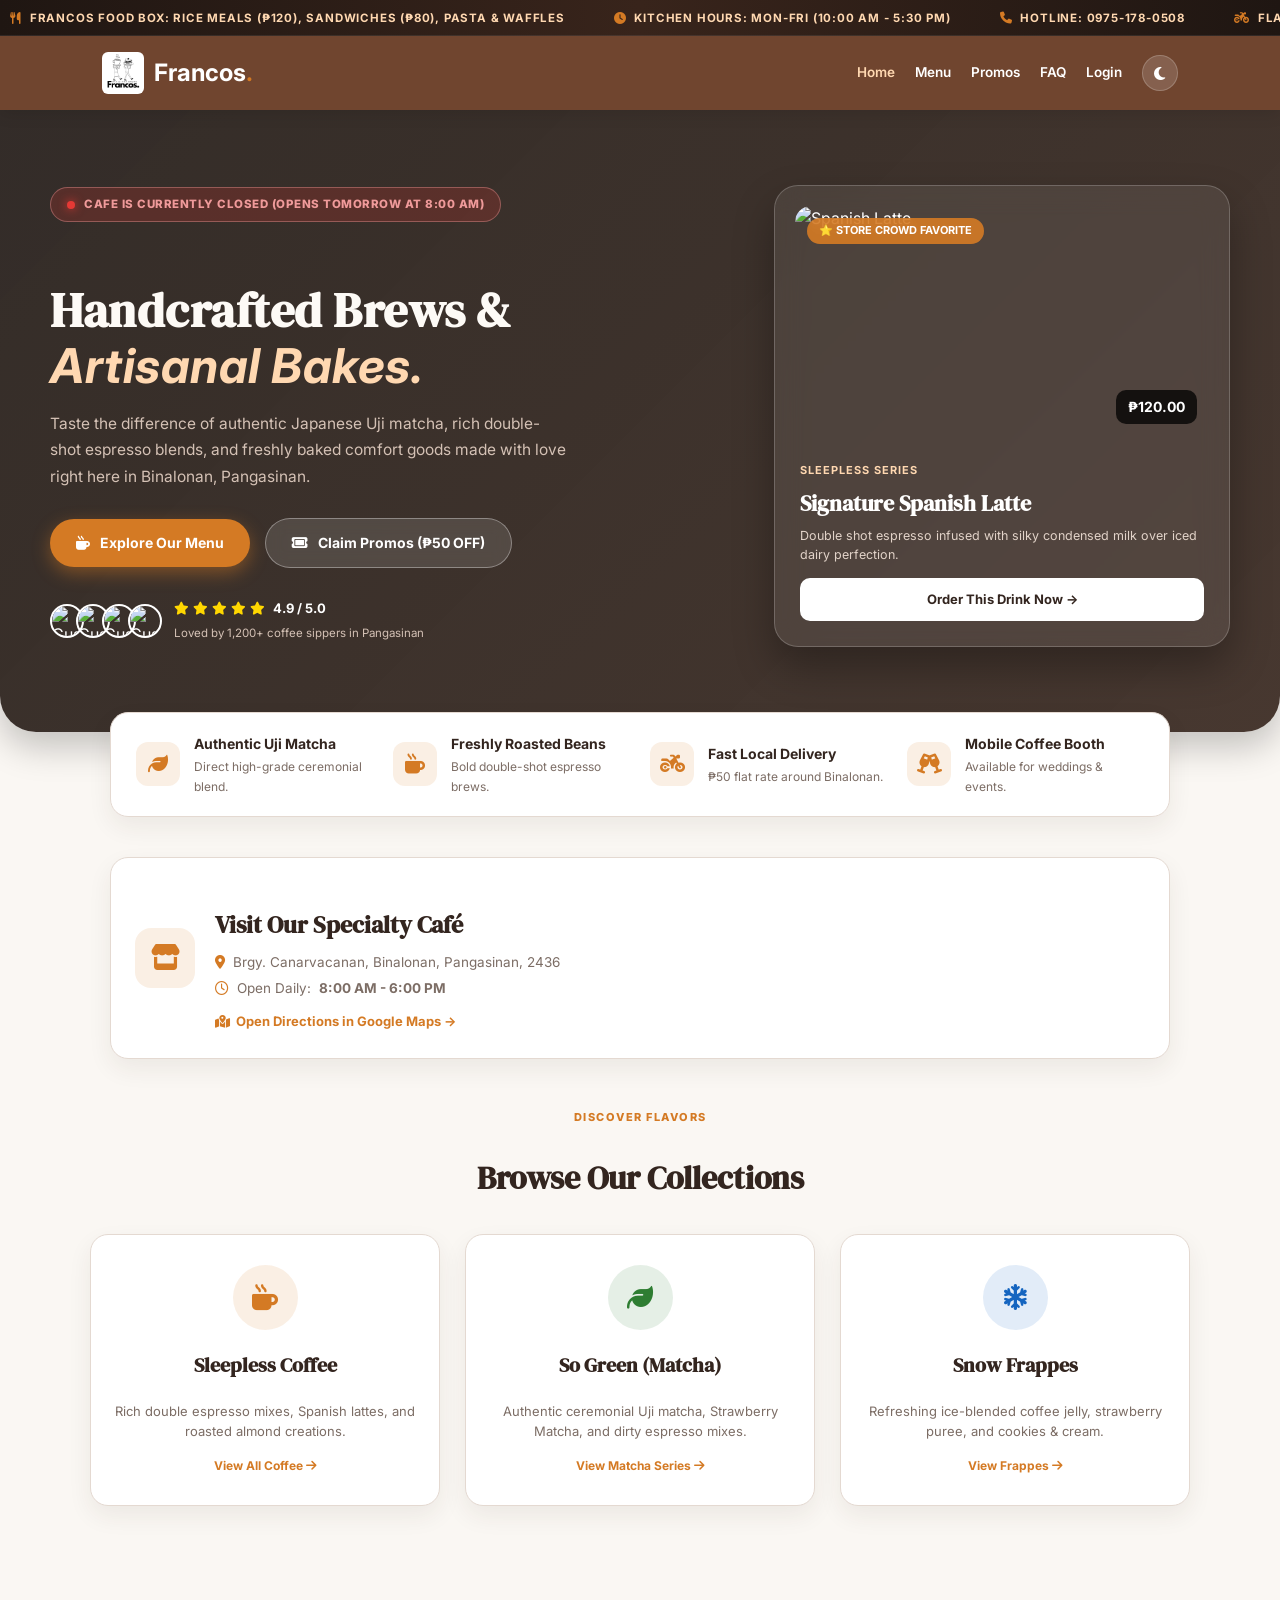
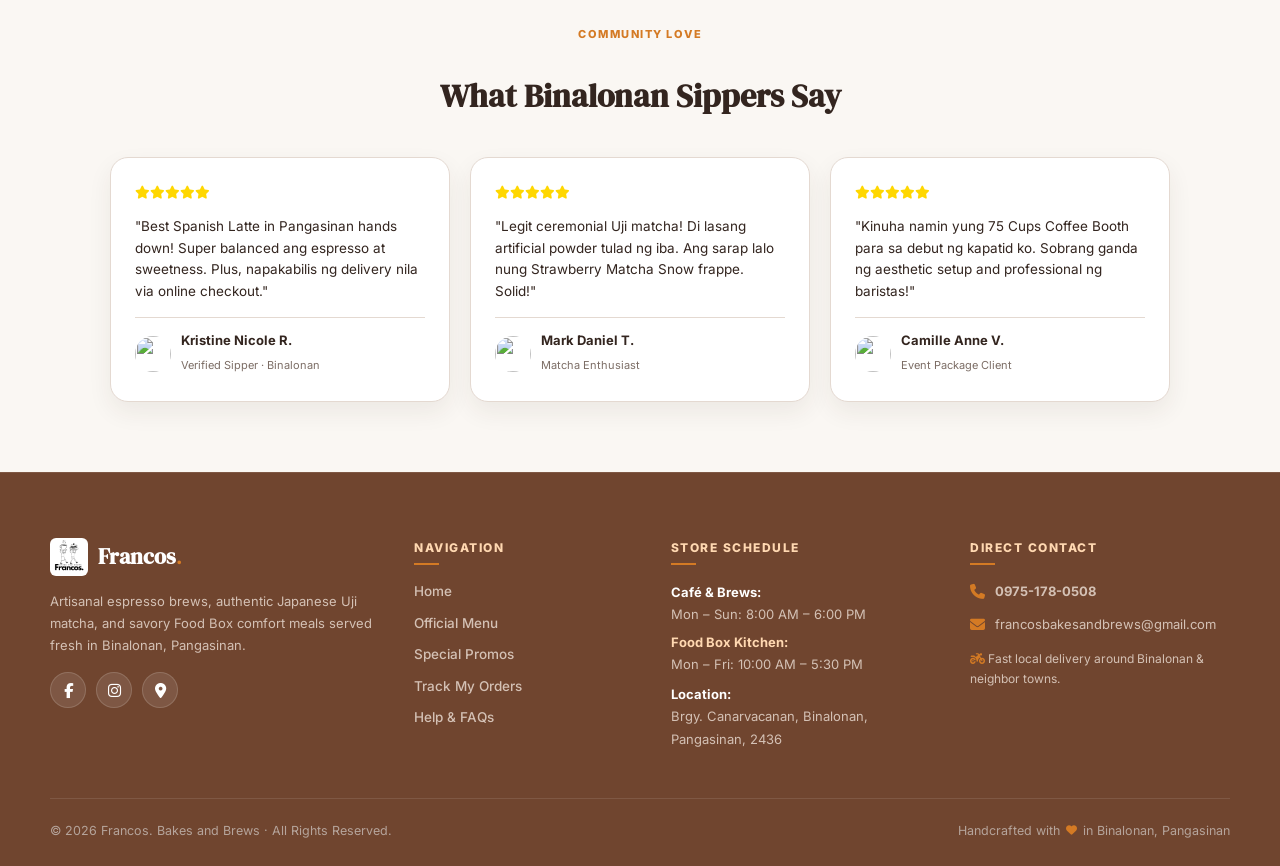
==== commit 59adeb5c: "update" ====
--- a/index.html
+++ b/index.html
@@ -16,7 +16,7 @@
     <link rel="stylesheet" href="https://cdnjs.cloudflare.com/ajax/libs/font-awesome/6.4.0/css/all.min.css">
     <style>
         .hero-banner {
-            background: linear-gradient(135deg, rgba(24, 16, 12, 0.88), rgba(42, 24, 16, 0.86)), url('https://images.unsplash.com/photo-1501339847302-ac426a4a7cbb?auto=format&fit=crop&w=1600&q=80') center/cover no-repeat;
+            background: linear-gradient(135deg, rgba(24, 16, 12, 0.88), rgba(42, 24, 16, 0.86)), url('https://scontent.fcrk1-3.fna.fbcdn.net/v/t39.30808-6/541477672_1123935559801643_4913414893988150966_n.jpg?stp=dst-jpg_tt6&cstp=mx1532x1498&ctp=s1532x1498&_nc_cat=101&_nc_map=urlgen_bucketless&ccb=1-7&_nc_sid=833d8c&_nc_eui2=AeEUdgen5ydiyW3trG2lHR-dDvO-s1ALDXEO876zUAsNcaMw_nqU1hZXgaVcx7xNzpJgfaXM7ueLmGrDsOrsCDg0&_nc_ohc=La9q32qIdTEQ7kNvwEws5wM&_nc_oc=AdqNVOVvqxZcfeppGo3bIKJFic4Xyt5vROr3YMzXl6ksqNIpgr47r6vPZt6352j7yyk&_nc_zt=23&_nc_ht=scontent.fcrk1-3.fna&_nc_gid=b6-emZkDPleGhrNFh9Om1Q&_nc_ss=7b2a8&oh=00_AQRLxfuspMVn1IakRBRpjwfjbDjOq5dKa8nqJOyWty-qPw&oe=6AFC6A0A') center/cover no-repeat;
             color: #fff;
             padding: 75px 20px 85px;
             border-radius: 0 0 36px 36px;
@@ -269,10 +269,10 @@
                 </div>
             </div>
 
-            <!-- Floating Product Showcase Card -->
+            <!-- Floating Product Showcase Card (NAKAPALIT NA ANG PINTEREST IMAGE MO DITO) -->
             <div class="hero-featured-card">
                 <div style="position: relative; border-radius: 16px; overflow: hidden; height: 230px;">
-                    <img src="https://images.unsplash.com/photo-1541167760496-1628856ab772?auto=format&fit=crop&w=700&q=80" alt="Spanish Latte" style="width: 100%; height: 100%; object-fit: cover;">
+                    <img src="https://i.pinimg.com/736x/6b/ea/97/6bea97bcfffe35012b50aa71d6bd2295.jpg" alt="Spanish Latte" style="width: 100%; height: 100%; object-fit: cover;">
                     <span style="position: absolute; top: 12px; left: 12px; background: rgba(212, 122, 36, 0.9); color: #fff; padding: 4px 12px; border-radius: 20px; font-size: 11px; font-weight: bold; backdrop-filter: blur(4px);">
                         ⭐ STORE CROWD FAVORITE
                     </span>
@@ -393,7 +393,7 @@
         </div>
     </section>
 
-    <!-- REAL CUSTOMER COMMUNITY REVIEWS SECTION (DYNAMIC LIVE REVIEWS) -->
+    <!-- Community Reviews Section -->
     <section class="container" style="padding: 0 20px; margin-bottom: 70px;">
         <div style="text-align: center; margin-bottom: 35px;">
             <span class="eyebrow" style="color: var(--accent-color); font-weight: 800; font-size: 11px; letter-spacing: 1.5px; display: block; margin-bottom: 6px;">COMMUNITY LOVE</span>
@@ -401,7 +401,6 @@
         </div>
 
         <div class="reviews-grid" id="community-reviews-grid" style="display: grid; grid-template-columns: repeat(auto-fit, minmax(290px, 1fr)); gap: 20px;">
-            <!-- Dynamically injected reviews -->
         </div>
     </section>
 
@@ -416,7 +415,6 @@
             setupScrollTopButton();
             renderCommunityReviews();
 
-            // Real-time listener: kung may nag-review sa ibang tab, lalabas agad dito!
             window.addEventListener("storage", (e) => {
                 if (e.key === "communityReviews") {
                     renderCommunityReviews();
@@ -424,7 +422,6 @@
             });
         });
 
-        // Smart dynamic open/closed status badge
         function checkStoreStatus() {
             const container = document.getElementById("live-status-container");
             if (!container) return;
@@ -450,14 +447,12 @@
             }
         }
 
-        // RENDER LIVE COMMUNITY REVIEWS
         function renderCommunityReviews() {
             let container = document.getElementById("community-reviews-grid");
             if (!container) return;
 
             let reviews = JSON.parse(localStorage.getItem("communityReviews"));
 
-            // Default curated reviews kung wala pang na-submit
             if (!reviews || reviews.length === 0) {
                 reviews = [
                     {
@@ -486,7 +481,6 @@
             }
 
             let html = "";
-            // Render hanggang 6 reviews
             reviews.slice(0, 6).forEach(r => {
                 let starIcons = "";
                 for (let i = 0; i < (r.stars || 5); i++) {
@@ -534,4 +528,4 @@
         }
     </script>
 </body>
-</html> +</html>
--- a/assets/style.css
+++ b/assets/style.css
@@ -43,6 +43,8 @@
 
 html {
     height: 100%;
+    overflow-x: clip;
+    max-width: 100%;
 }
 
 body {
@@ -54,6 +56,12 @@
     line-height: 1.6;
     display: flex;
     flex-direction: column;
+    overflow-x: clip;
+    max-width: 100%;
+}
+
+img {
+    max-width: 100%;
 }
 
 .main-content,
@@ -71,6 +79,7 @@
     max-width: 1100px;
     margin: 0 auto;
     padding: 0 20px;
+    width: 100%;
 }
 
 /* 3. PROMO ANNOUNCEMENT MARQUEE TICKER */
@@ -139,6 +148,7 @@
     z-index: 100;
     box-shadow: 0 4px 15px rgba(0,0,0,0.1);
     flex-shrink: 0;
+    width: 100%;
 }
 
 .logo {
@@ -231,7 +241,63 @@
     margin: 0 auto;
 }
 
-/* 6. QUIZ CTA BANNER (NA-RESTORE ANG STYLES DITO!) */
+/* 6. STORE LOCATOR CARD */
+.store-locator-card {
+    background: var(--card-bg);
+    border: 1px solid var(--border-color);
+    border-radius: 18px;
+    padding: 24px;
+    display: flex;
+    align-items: center;
+    gap: 20px;
+    box-shadow: var(--card-shadow);
+    flex-wrap: wrap;
+}
+
+.locator-icon-wrap {
+    width: 60px;
+    height: 60px;
+    border-radius: 16px;
+    background: rgba(212, 122, 36, 0.12);
+    color: var(--accent-color);
+    display: flex;
+    align-items: center;
+    justify-content: center;
+    font-size: 26px;
+    flex-shrink: 0;
+}
+
+.locator-info {
+    flex: 1;
+}
+
+.loc-detail {
+    margin: 4px 0;
+    font-size: 13.5px;
+    color: var(--text-secondary);
+    display: flex;
+    align-items: center;
+    gap: 8px;
+}
+
+.maps-link {
+    display: inline-flex;
+    align-items: center;
+    gap: 6px;
+    color: var(--accent-color);
+    font-weight: 700;
+    font-size: 13px;
+    text-decoration: none;
+    margin-top: 8px;
+    transition: transform 0.2s ease;
+}
+
+.maps-link:hover {
+    transform: translateX(4px);
+    text-decoration: underline;
+}
+
+/* 7. QUIZ CTA BANNER & COFFEE MATCHER QUIZ MODAL */
 .quiz-cta-banner {
     max-width: 850px;
     margin: 0 auto 25px;
@@ -242,6 +308,7 @@
     display: flex;
     align-items: center;
     justify-content: space-between;
+    flex-wrap: wrap;
     gap: 15px;
     cursor: pointer;
     box-shadow: 0 4px 15px rgba(212, 122, 36, 0.08);
@@ -287,7 +354,129 @@
     transform: translateX(3px);
 }
 
-/* 7. TOOLBAR (SEARCH & SORT) */
+.quiz-step-dots {
+    display: flex;
+    justify-content: center;
+    align-items: center;
+    gap: 8px;
+    margin-bottom: 18px;
+}
+
+.quiz-dot {
+    width: 8px;
+    height: 8px;
+    border-radius: 99px;
+    background: var(--border-color);
+    transition: all 0.3s ease;
+}
+
+.quiz-dot.active {
+    width: 28px;
+    background: var(--accent-color);
+    box-shadow: 0 2px 8px rgba(212, 122, 36, 0.4);
+}
+
+.quiz-option-btn {
+    width: 100%;
+    padding: 12px 15px;
+    border-radius: 14px;
+    border: 1.5px solid var(--border-color);
+    background: var(--bg-color);
+    color: var(--text-color);
+    font-size: 13px;
+    font-weight: 600;
+    cursor: pointer;
+    display: flex;
+    align-items: center;
+    gap: 12px;
+    text-align: left;
+    transition: all 0.22s ease;
+}
+
+.quiz-option-btn i {
+    width: 32px;
+    height: 32px;
+    border-radius: 10px;
+    background: var(--card-bg);
+    border: 1px solid var(--border-color);
+    display: flex;
+    align-items: center;
+    justify-content: center;
+    font-size: 14px;
+    flex-shrink: 0;
+}
+
+.quiz-option-btn::after {
+    content: "\f054";
+    font-family: "Font Awesome 6 Free";
+    font-weight: 900;
+    font-size: 11px;
+    color: var(--text-secondary);
+    margin-left: auto;
+    transition: transform 0.2s ease, color 0.2s ease;
+}
+
+.quiz-option-btn:hover,
+.quiz-option-btn.selected {
+    border-color: var(--accent-color);
+    background: rgba(212, 122, 36, 0.1);
+    transform: translateY(-1px);
+    box-shadow: 0 6px 16px rgba(212, 122, 36, 0.14);
+}
+
+.quiz-option-btn:hover::after,
+.quiz-option-btn.selected::after {
+    color: var(--accent-color);
+    transform: translateX(3px);
+}
+
+.quiz-comment-box {
+    width: 100%;
+    min-height: 76px;
+    padding: 12px 14px;
+    border-radius: 12px;
+    border: 1.5px solid var(--border-color);
+    background: var(--bg-color);
+    color: var(--text-color);
+    font-size: 13px;
+    line-height: 1.5;
+    resize: vertical;
+    outline: none;
+    margin-top: 8px;
+}
+
+.quiz-comment-box:focus {
+    border-color: var(--accent-color);
+    box-shadow: 0 0 0 3px rgba(212, 122, 36, 0.15);
+}
+
+.quiz-alt-card {
+    display: flex;
+    align-items: center;
+    gap: 10px;
+    padding: 8px 10px;
+    background: var(--bg-color);
+    border: 1px solid var(--border-color);
+    border-radius: 10px;
+    cursor: pointer;
+    transition: all 0.2s ease;
+    text-align: left;
+}
+
+.quiz-alt-card:hover {
+    border-color: var(--accent-color);
+    transform: translateY(-1px);
+}
+
+.quiz-alt-card img {
+    width: 42px;
+    height: 42px;
+    border-radius: 8px;
+    object-fit: cover;
+    flex-shrink: 0;
+}
+
+/* 8. TOOLBAR (SEARCH & SORT) */
 .menu-toolbar {
     max-width: 850px;
     margin: 0 auto 25px;
@@ -302,7 +491,7 @@
 .search-wrap {
     position: relative;
     flex: 1;
-    min-width: 260px;
+    min-width: 240px;
 }
 
 .search-wrap i.search-icon {
@@ -352,7 +541,7 @@
     box-shadow: var(--card-shadow);
 }
 
-/* 8. CATEGORY FILTER PILLS (NA-RESTORE ANG STYLES DITO!) */
+/* 9. CATEGORY FILTER PILLS */
 .filter-container {
     display: flex;
     justify-content: center;
@@ -403,7 +592,7 @@
     color: #fff;
 }
 
-/* 9. MENU CATALOG & PREMIUM CARDS */
+/* 10. MENU CATALOG & CARDS */
 .menu-container {
     max-width: 1200px;
     margin: 0 auto;
@@ -413,7 +602,7 @@
 
 .menu-grid {
     display: grid;
-    grid-template-columns: repeat(auto-fill, minmax(280px, 1fr));
+    grid-template-columns: repeat(auto-fill, minmax(260px, 1fr));
     gap: 25px;
 }
 
@@ -530,7 +719,7 @@
     box-shadow: 0 5px 16px rgba(212, 122, 36, 0.4);
 }
 
-/* 10. DRINK CUSTOMIZER MODAL & INTERACTIVE CUP PREVIEW */
+/* 11. DRINK CUSTOMIZER MODAL */
 .modal-cup-preview-card {
     background: linear-gradient(135deg, rgba(212, 122, 36, 0.12), rgba(112, 69, 47, 0.08));
     border: 1px dashed var(--accent-color);
@@ -616,52 +805,33 @@
     box-shadow: 0 4px 12px rgba(212, 122, 36, 0.35);
 }
 
-/* 11. QUIZ MODAL OPTIONS */
-.quiz-option-btn {
-    width: 100%;
-    padding: 14px 18px;
-    border: 1px solid var(--border-color);
-    border-radius: 12px;
-    background: var(--bg-color);
-    color: var(--text-color);
-    font-size: 13.5px;
-    font-weight: 600;
+/* 12. SCROLL TO TOP FLOATING BUTTON */
+#scrollTopBtn {
+    position: fixed;
+    bottom: 30px;
+    right: 30px;
+    background: var(--accent-color);
+    color: #fff;
+    border: none;
+    width: 48px;
+    height: 48px;
+    border-radius: 50%;
     cursor: pointer;
-    display: flex;
-    align-items: center;
-    gap: 12px;
+    box-shadow: 0 4px 15px rgba(0,0,0,0.25);
+    display: none;
+    align-items: center;
+    justify-content: center;
+    font-size: 18px;
+    z-index: 999;
     transition: all 0.2s ease;
-    text-align: left;
-}
-
-.quiz-option-btn:hover {
-    border-color: var(--accent-color);
-    transform: translateX(4px);
-    background: var(--card-bg);
-}
-
-.quiz-step-dots {
-    display: flex;
-    justify-content: center;
-    gap: 8px;
-    margin-bottom: 20px;
-}
-
-.quiz-dot {
-    width: 10px;
-    height: 10px;
-    border-radius: 50%;
-    background: var(--border-color);
-    transition: all 0.3s ease;
-}
-
-.quiz-dot.active {
-    background: var(--accent-color);
-    width: 24px;
-    border-radius: 10px;
-}
-
-/* 12. FAVORITES / WISHLIST BUTTON */
+}
+
+#scrollTopBtn:hover {
+    transform: scale(1.1);
+    background: var(--accent-hover);
+}
+
+/* 13. FAVORITES / WISHLIST BUTTON */
 .favorite-btn {
     position: absolute;
     bottom: 12px;
@@ -694,7 +864,7 @@
     box-shadow: 0 4px 12px rgba(229, 57, 53, 0.4);
 }
 
-/* 13. FLOATING CART & TOAST */
+/* 14. FLOATING CART & TOAST */
 .floating-cart-bar {
     position: fixed;
     bottom: 25px;
@@ -763,7 +933,8 @@
 
 .toast {
     visibility: hidden;
-    min-width: 260px;
+    min-width: 240px;
+    max-width: calc(100vw - 32px);
     background-color: var(--navbar-bg);
     color: #fff;
     border: 1px solid rgba(255, 255, 255, 0.2);
@@ -801,7 +972,7 @@
     box-shadow: 0 10px 30px rgba(0, 0, 0, 0.6);
 }
 
-/* 14. AUTH & PROMO CONTAINERS (PUSH-DOWN FOOTER) */
+/* 15. AUTH & PROMO CONTAINERS */
 .auth-container {
     display: flex;
     justify-content: center;
@@ -823,7 +994,7 @@
 
 .promo-grid {
     display: grid;
-    grid-template-columns: repeat(auto-fit, minmax(300px, 1fr));
+    grid-template-columns: repeat(auto-fit, minmax(280px, 1fr));
     gap: 22px;
     max-width: 950px;
     margin: 0 auto 80px;
@@ -890,7 +1061,7 @@
     flex-wrap: wrap;
 }
 
-/* 15. UNIFORM 4-COLUMN FOOTER */
+/* 16. UNIFORM 4-COLUMN FOOTER */
 footer.site-footer {
     background-color: var(--navbar-bg);
     color: var(--navbar-text);
@@ -1022,7 +1193,7 @@
     font-size: 12.5px;
 }
 
-/* 16. RESPONSIVE BREAKPOINTS */
+/* 17. RESPONSIVE BREAKPOINTS (TABLET & MOBILE) */
 @media (max-width: 900px) {
     .footer-grid {
         grid-template-columns: 1fr 1fr;
@@ -1038,7 +1209,7 @@
     .navbar {
         position: sticky;
         top: 0;
-        padding: 15px 20px;
+        padding: 14px 20px;
         flex-wrap: wrap;
     }
 
@@ -1047,7 +1218,7 @@
         flex-direction: column;
         width: 100%;
         padding-top: 15px;
-        gap: 14px;
+        gap: 12px;
         border-top: 1px solid rgba(255, 255, 255, 0.1);
         margin-top: 10px;
     }
@@ -1059,5 +1230,206 @@
     .nav-links a {
         padding: 8px 0;
         font-size: 15px;
+        width: 100%;
+        text-align: center;
+    }
+}
+
+@media (max-width: 600px) {
+    .container {
+        padding: 0 16px;
+    }
+
+    .logo {
+        font-size: 20px;
+        gap: 8px;
+    }
+
+    .logo img {
+        height: 34px;
+    }
+
+    .page-header {
+        padding: 26px 16px 16px;
+    }
+
+    .page-header h1 {
+        font-size: 28px;
+    }
+
+    .page-header p {
+        font-size: 13.5px;
+    }
+
+    /* Home Page Hero & Sections */
+    .hero-banner {
+        padding: 40px 16px 65px !important;
+        border-radius: 0 0 24px 24px !important;
+    }
+
+    .hero-banner h1 {
+        font-size: 32px !important;
+    }
+
+    .hero-btn {
+        width: 100%;
+        justify-content: center;
+    }
+
+    .value-bar {
+        margin: -30px auto 30px !important;
+        padding: 18px !important;
+        grid-template-columns: 1fr !important;
+    }
+
+    .store-locator-card {
+        flex-direction: column;
+        text-align: center;
+        padding: 20px 16px;
+    }
+
+    .loc-detail {
+        justify-content: center;
+        flex-wrap: wrap;
+    }
+
+    /* Quiz Banner & Toolbar */
+    .quiz-cta-banner {
+        flex-direction: column;
+        text-align: center;
+        padding: 18px 16px;
+    }
+
+    .btn-start-quiz {
+        width: 100%;
+        text-align: center;
+    }
+
+    .menu-toolbar {
+        flex-direction: column;
+        padding: 0 16px;
+    }
+
+    .search-wrap {
+        width: 100%;
+        min-width: 0;
+    }
+
+    .sort-select {
+        width: 100%;
+    }
+
+    /* Grids -> Single Column on Mobile */
+    .menu-container {
+        padding: 0 16px 50px;
+    }
+
+    .menu-grid,
+    .promo-grid,
+    .reviews-grid {
+        grid-template-columns: 1fr !important;
+        gap: 18px;
+    }
+
+    .promo-grid {
+        padding: 0 16px;
+    }
+
+    /* Footer Single Column */
+    footer.site-footer {
+        padding: 45px 16px 25px;
+    }
+
+    .footer-grid {
+        grid-template-columns: 1fr;
+        gap: 28px;
+    }
+
+    .footer-bottom {
+        flex-direction: column;
+        text-align: center;
+        justify-content: center;
+    }
+
+    /* Floating Cart, Scroll Top & Toast */
+    .floating-cart-bar {
+        bottom: 16px;
+        padding: 10px 16px;
+        gap: 12px;
+        width: calc(100% - 32px);
+        max-width: none;
+        justify-content: space-between;
+    }
+
+    #scrollTopBtn {
+        bottom: 78px;
+        right: 16px;
+        width: 42px;
+        height: 42px;
+        font-size: 16px;
+    }
+
+    .toast {
+        min-width: auto;
+        width: max-content;
+        max-width: calc(100vw - 32px);
+        padding: 10px 18px;
+        font-size: 12.5px;
+    }
+
+    /* Auth & Login/Register Cards */
+    .auth-card {
+        padding: 26px 20px;
+    }
+
+    .dribbble-phone-card {
+        padding: 30px 20px !important;
+        border-radius: 26px !important;
+    }
+
+    .dribbble-title {
+        font-size: 28px !important;
+    }
+
+    /* Admin Dashboard Mobile Adjustments */
+    #order-search-input,
+    #customer-search-input,
+    #customer-filter-select {
+        width: 100% !important;
+    }
+
+    .customer-card-row > div,
+    .inventory-item-row > div {
+        min-width: 0 !important;
+        flex: 1 1 100% !important;
+    }
+
+    .admin-modal-box {
+        padding: 20px !important;
+    }
+}
+/* ==========================================================================
+   ADMIN DASHBOARD SHELL OVERRIDES
+   ========================================================================== */
+body.admin-shell-body {
+    display: block;
+}
+
+body.admin-shell-body .search-wrap {
+    flex: 0 0 auto;
+    min-width: 0;
+}
+
+body.admin-shell-body .search-wrap input.admin-search-input {
+    width: 260px;
+    padding: 9px 15px 9px 36px;
+    border-radius: 10px;
+    box-shadow: none;
+}
+
+@media (max-width: 560px) {
+    body.admin-shell-body .search-wrap,
+    body.admin-shell-body .search-wrap input.admin-search-input {
+        width: 100% !important;
     }
 }
